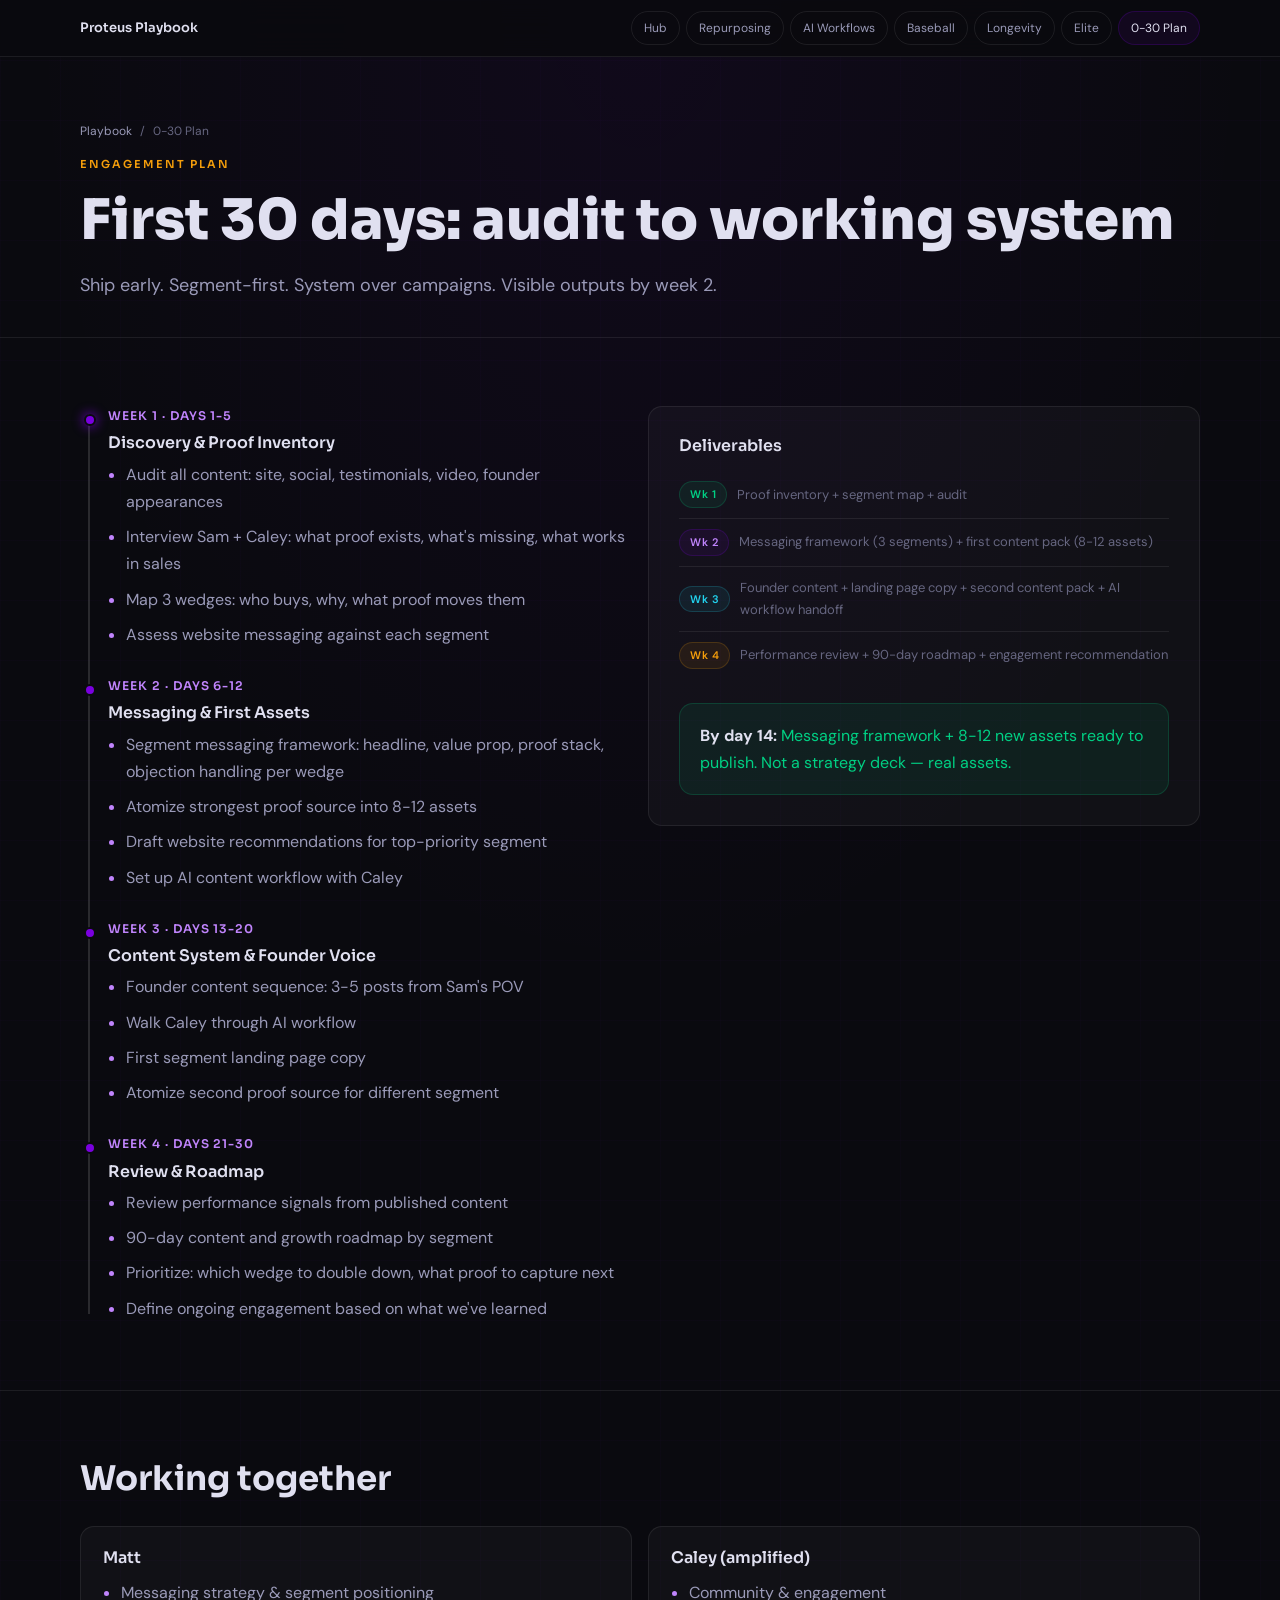
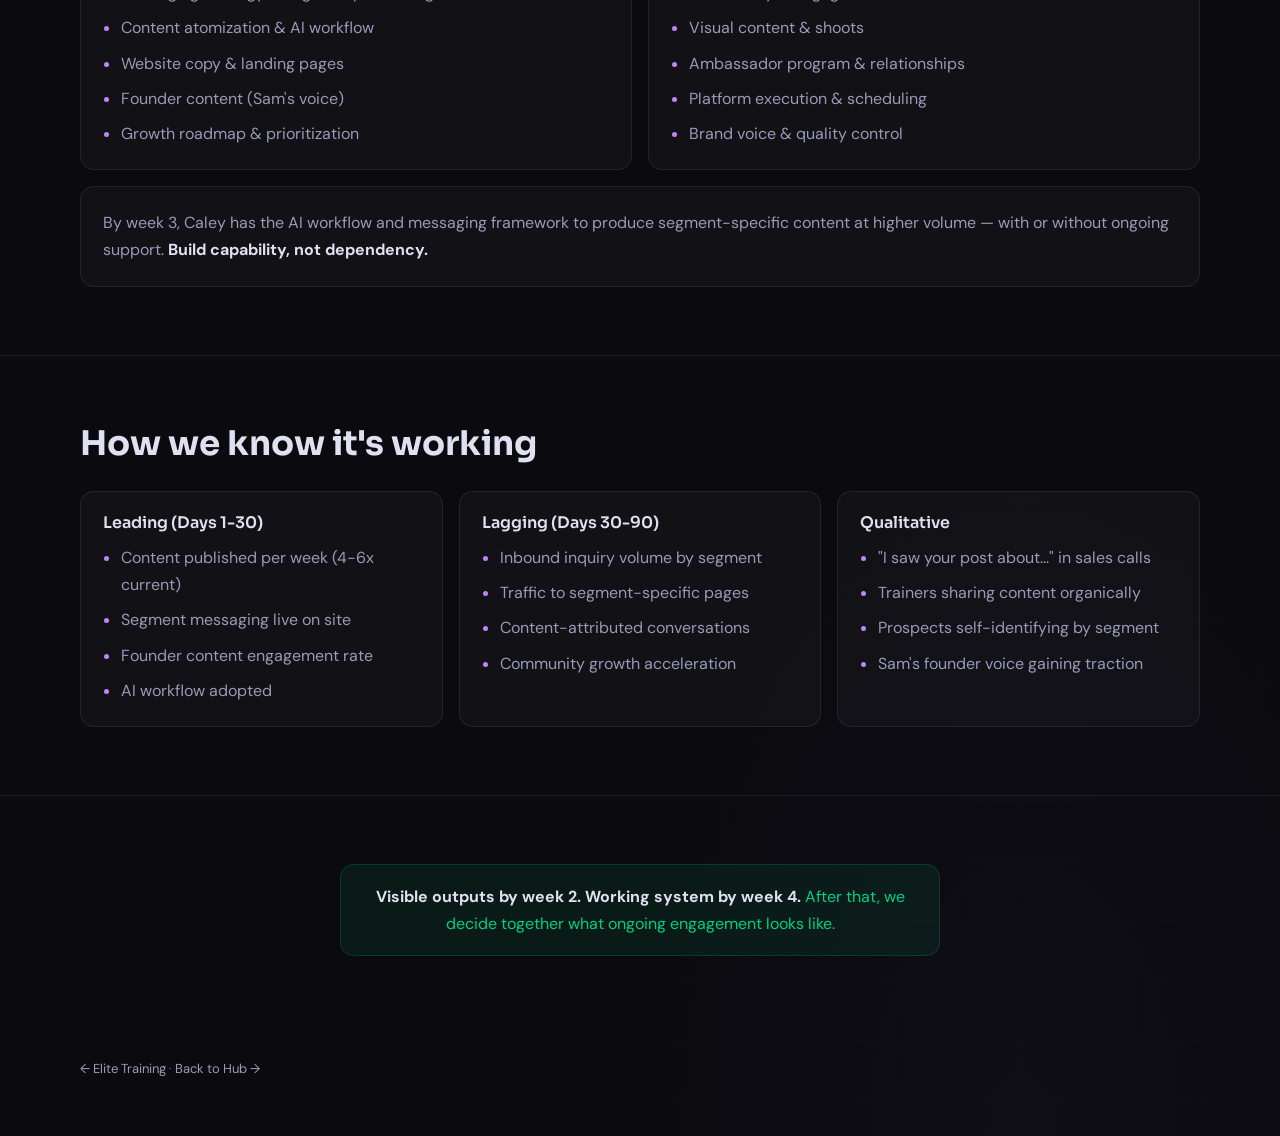
==== zero-to-thirty.html @ 0f2424f2 "Proteus GTM Playbook - segment-specific funnel strategy for Monday meeting" ====
<!DOCTYPE html>
<html lang="en">
<head>
  <meta charset="UTF-8" />
  <meta name="viewport" content="width=device-width, initial-scale=1.0" />
  <title>0-to-30 Day Plan · Proteus Playbook</title>
  <link rel="preconnect" href="https://fonts.googleapis.com" />
  <link rel="preconnect" href="https://fonts.gstatic.com" crossorigin />
  <link href="https://fonts.googleapis.com/css2?family=Sora:wght@300;400;500;600;700;800&family=DM+Sans:wght@300;400;500;600;700&display=swap" rel="stylesheet" />
  <link rel="stylesheet" href="styles.css" />
</head>
<body>
  <nav class="nav">
    <div class="container nav-inner">
      <div class="nav-logo"><a href="index.html" style="color:inherit;"><span class="dot"></span> Proteus Playbook</a></div>
      <div class="nav-links">
        <a href="index.html">Hub</a>
        <a href="repurposed-content.html">Repurposing</a>
        <a href="ai-workflows.html">AI Workflows</a>
        <a href="website-iterations/baseball.html">Baseball</a>
        <a href="website-iterations/longevity.html">Longevity</a>
        <a href="website-iterations/elite.html">Elite</a>
        <a href="zero-to-thirty.html" class="active">0-30 Plan</a>
      </div>
    </div>
  </nav>

  <header class="hero-compact">
    <div class="container">
      <div class="breadcrumb"><a href="index.html">Playbook</a> <span class="sep">/</span> 0-30 Plan</div>
      <div class="eyebrow amber">Engagement Plan</div>
      <h1>First 30 days: audit to working system</h1>
      <p class="sub">Ship early. Segment-first. System over campaigns. Visible outputs by week 2.</p>
    </div>
  </header>

  <!-- TIMELINE -->
  <section class="section">
    <div class="container">
      <div class="grid two">
        <div>
          <div class="timeline">
            <div class="timeline-item active">
              <div class="timeline-week">Week 1 &middot; Days 1-5</div>
              <h3>Discovery &amp; Proof Inventory</h3>
              <ul class="checklist mt-1">
                <li>Audit all content: site, social, testimonials, video, founder appearances</li>
                <li>Interview Sam + Caley: what proof exists, what's missing, what works in sales</li>
                <li>Map 3 wedges: who buys, why, what proof moves them</li>
                <li>Assess website messaging against each segment</li>
              </ul>
            </div>
            <div class="timeline-item">
              <div class="timeline-week">Week 2 &middot; Days 6-12</div>
              <h3>Messaging &amp; First Assets</h3>
              <ul class="checklist mt-1">
                <li>Segment messaging framework: headline, value prop, proof stack, objection handling per wedge</li>
                <li>Atomize strongest proof source into 8-12 assets</li>
                <li>Draft website recommendations for top-priority segment</li>
                <li>Set up AI content workflow with Caley</li>
              </ul>
            </div>
            <div class="timeline-item">
              <div class="timeline-week">Week 3 &middot; Days 13-20</div>
              <h3>Content System &amp; Founder Voice</h3>
              <ul class="checklist mt-1">
                <li>Founder content sequence: 3-5 posts from Sam's POV</li>
                <li>Walk Caley through AI workflow</li>
                <li>First segment landing page copy</li>
                <li>Atomize second proof source for different segment</li>
              </ul>
            </div>
            <div class="timeline-item">
              <div class="timeline-week">Week 4 &middot; Days 21-30</div>
              <h3>Review &amp; Roadmap</h3>
              <ul class="checklist mt-1">
                <li>Review performance signals from published content</li>
                <li>90-day content and growth roadmap by segment</li>
                <li>Prioritize: which wedge to double down, what proof to capture next</li>
                <li>Define ongoing engagement based on what we've learned</li>
              </ul>
            </div>
          </div>
        </div>

        <div>
          <div class="card card-lg" style="position:sticky; top:80px;">
            <h3>Deliverables</h3>
            <div style="margin-top:16px;">
              <div style="display:flex; align-items:center; gap:10px; padding:10px 0; border-bottom:1px solid var(--bd);">
                <div class="tag green" style="min-width:fit-content;">Wk 1</div>
                <p class="small">Proof inventory + segment map + audit</p>
              </div>
              <div style="display:flex; align-items:center; gap:10px; padding:10px 0; border-bottom:1px solid var(--bd);">
                <div class="tag purple" style="min-width:fit-content;">Wk 2</div>
                <p class="small">Messaging framework (3 segments) + first content pack (8-12 assets)</p>
              </div>
              <div style="display:flex; align-items:center; gap:10px; padding:10px 0; border-bottom:1px solid var(--bd);">
                <div class="tag cyan" style="min-width:fit-content;">Wk 3</div>
                <p class="small">Founder content + landing page copy + second content pack + AI workflow handoff</p>
              </div>
              <div style="display:flex; align-items:center; gap:10px; padding:10px 0;">
                <div class="tag amber" style="min-width:fit-content;">Wk 4</div>
                <p class="small">Performance review + 90-day roadmap + engagement recommendation</p>
              </div>
            </div>

            <div class="callout green mt-3">
              <p><strong>By day 14:</strong> Messaging framework + 8-12 new assets ready to publish. Not a strategy deck — real assets.</p>
            </div>
          </div>
        </div>
      </div>
    </div>
  </section>

  <!-- ROLES -->
  <section class="section">
    <div class="container">
      <div class="section-header"><h2>Working together</h2></div>
      <div class="grid two">
        <div class="card">
          <h3>Matt</h3>
          <ul class="checklist">
            <li>Messaging strategy & segment positioning</li>
            <li>Content atomization & AI workflow</li>
            <li>Website copy & landing pages</li>
            <li>Founder content (Sam's voice)</li>
            <li>Growth roadmap & prioritization</li>
          </ul>
        </div>
        <div class="card">
          <h3>Caley (amplified)</h3>
          <ul class="checklist">
            <li>Community & engagement</li>
            <li>Visual content & shoots</li>
            <li>Ambassador program & relationships</li>
            <li>Platform execution & scheduling</li>
            <li>Brand voice & quality control</li>
          </ul>
        </div>
      </div>
      <div class="card mt-2">
        <p>By week 3, Caley has the AI workflow and messaging framework to produce segment-specific content at higher volume — with or without ongoing support. <strong>Build capability, not dependency.</strong></p>
      </div>
    </div>
  </section>

  <!-- METRICS -->
  <section class="section">
    <div class="container">
      <div class="section-header"><h2>How we know it's working</h2></div>
      <div class="grid three">
        <div class="card">
          <h3>Leading (Days 1-30)</h3>
          <ul class="checklist">
            <li>Content published per week (4-6x current)</li>
            <li>Segment messaging live on site</li>
            <li>Founder content engagement rate</li>
            <li>AI workflow adopted</li>
          </ul>
        </div>
        <div class="card">
          <h3>Lagging (Days 30-90)</h3>
          <ul class="checklist">
            <li>Inbound inquiry volume by segment</li>
            <li>Traffic to segment-specific pages</li>
            <li>Content-attributed conversations</li>
            <li>Community growth acceleration</li>
          </ul>
        </div>
        <div class="card">
          <h3>Qualitative</h3>
          <ul class="checklist">
            <li>"I saw your post about..." in sales calls</li>
            <li>Trainers sharing content organically</li>
            <li>Prospects self-identifying by segment</li>
            <li>Sam's founder voice gaining traction</li>
          </ul>
        </div>
      </div>
    </div>
  </section>

  <section class="section">
    <div class="container text-center">
      <div class="callout green" style="max-width:600px; margin:0 auto;">
        <p><strong>Visible outputs by week 2. Working system by week 4.</strong> After that, we decide together what ongoing engagement looks like.</p>
      </div>
    </div>
  </section>

  <footer class="footer">
    <div class="container">
      <a href="website-iterations/elite.html">&larr; Elite Training</a> &middot; <a href="index.html">Back to Hub &rarr;</a>
    </div>
  </footer>
</body>
</html>
---- styles.css ----
:root {
  --bg: #0a0a0f;
  --sf: rgba(255,255,255,.03);
  --sf2: rgba(255,255,255,.06);
  --bd: rgba(255,255,255,.08);
  --bd2: rgba(255,255,255,.13);
  --tx: #e0e0f0;
  --dim: #9a9ab8;
  --mut: #666680;
  --ac: #7a00df;
  --acg: rgba(122,0,223,.08);
  --ac2: rgba(122,0,223,.2);
  --acl: #c084fc;
  --gn: #00d084;
  --gng: rgba(0,208,132,.08);
  --gn2: rgba(0,208,132,.18);
  --am: #f59e0b;
  --amg: rgba(245,158,11,.08);
  --am2: rgba(245,158,11,.18);
  --cy: #22d3ee;
  --cyg: rgba(34,211,238,.08);
  --cy2: rgba(34,211,238,.18);
  --rd: #ef4444;
  --rdg: rgba(239,68,68,.08);
  --rd2: rgba(239,68,68,.18);
  --r: 14px;
  --r2: 10px;
}

*, *::before, *::after { box-sizing: border-box; }
html { scroll-behavior: smooth; }
body {
  margin: 0;
  min-height: 100vh;
  background: var(--bg);
  color: var(--tx);
  font-family: 'DM Sans', system-ui, sans-serif;
  line-height: 1.7;
  background-image:
    radial-gradient(ellipse 80% 60% at 50% 0%, rgba(122,0,223,.06) 0%, transparent 60%),
    radial-gradient(ellipse 60% 50% at 80% 100%, rgba(192,132,252,.03) 0%, transparent 50%),
    linear-gradient(rgba(122,0,223,.018) 1px, transparent 1px),
    linear-gradient(90deg, rgba(122,0,223,.018) 1px, transparent 1px);
  background-size: 100% 100%, 100% 100%, 60px 60px, 60px 60px;
}

a { color: var(--acl); text-decoration: none; }
a:hover { opacity: .88; }
p { color: var(--dim); margin: 0; }
strong { color: var(--tx); }
ul { margin: 0; padding-left: 18px; color: var(--dim); }
li + li { margin-top: 8px; }

h1, h2, h3 {
  margin: 0;
  font-family: 'Sora', sans-serif;
  color: var(--tx);
  line-height: 1.15;
}

h1 { font-size: clamp(34px, 5vw, 56px); font-weight: 800; }
h2 { font-size: clamp(22px, 3vw, 34px); font-weight: 700; }
h3 { font-size: 16px; font-weight: 600; }
h4 { font-size: 14px; font-weight: 600; font-family: 'Sora', sans-serif; color: var(--tx); margin: 0; }

.container { width: min(1120px, calc(100% - 40px)); margin: 0 auto; }

/* Nav */
.nav {
  position: sticky;
  top: 0;
  z-index: 10;
  backdrop-filter: blur(16px);
  background: rgba(10,10,15,.92);
  border-bottom: 1px solid var(--bd);
}
.nav-inner {
  height: 56px;
  display: flex;
  align-items: center;
  justify-content: space-between;
  gap: 16px;
}
.nav-logo {
  display: inline-flex;
  align-items: center;
  gap: 8px;
  font-family: 'Sora', sans-serif;
  font-size: 13px;
  font-weight: 600;
  color: var(--tx);
}
.dot {
  width: 8px;
  height: 8px;
  border-radius: 999px;
  background: var(--ac);
  box-shadow: 0 0 12px var(--ac);
}
.nav-note {
  font-size: 12px;
  color: var(--mut);
}
.nav-links {
  display: flex;
  gap: 6px;
}
.nav-links a {
  font-size: 12px;
  padding: 6px 12px;
  border-radius: 999px;
  border: 1px solid var(--bd);
  color: var(--dim);
  transition: all .2s;
}
.nav-links a:hover, .nav-links a.active {
  color: var(--tx);
  border-color: var(--ac2);
  background: var(--acg);
}

/* Hero */
.hero { padding: 88px 0 48px; }
.hero-compact { padding: 64px 0 36px; }
.eyebrow {
  display: inline-block;
  margin-bottom: 14px;
  font-family: 'Sora', sans-serif;
  font-size: 11px;
  font-weight: 600;
  letter-spacing: .18em;
  text-transform: uppercase;
  color: var(--acl);
}
.eyebrow.green { color: var(--gn); }
.eyebrow.cyan { color: var(--cy); }
.eyebrow.amber { color: var(--am); }
.sub {
  max-width: 760px;
  margin-top: 18px;
  font-size: 18px;
}
.hero-actions {
  display: flex;
  flex-wrap: wrap;
  gap: 12px;
  margin-top: 26px;
}

/* Buttons */
.btn {
  display: inline-flex;
  align-items: center;
  gap: 8px;
  padding: 12px 16px;
  border-radius: 999px;
  border: 1px solid var(--bd);
  background: var(--sf);
  color: var(--tx);
  font-size: 14px;
  font-weight: 600;
  cursor: pointer;
  transition: all .2s;
}
.btn:hover { border-color: var(--bd2); background: var(--sf2); }
.btn.primary {
  background: linear-gradient(180deg, rgba(122,0,223,.28), rgba(122,0,223,.16));
  border-color: var(--ac2);
}
.btn.secondary { color: var(--acl); }
.btn.sm { padding: 8px 14px; font-size: 13px; }

/* Sections */
.section {
  padding: 68px 0;
  border-top: 1px solid var(--bd);
}
.section-header {
  max-width: 760px;
  margin-bottom: 28px;
}

/* Grid */
.grid {
  display: grid;
  gap: 16px;
}
.grid.two { grid-template-columns: repeat(2, minmax(0, 1fr)); }
.grid.three { grid-template-columns: repeat(3, minmax(0, 1fr)); }
.grid.four { grid-template-columns: repeat(4, minmax(0, 1fr)); }
.grid.five { grid-template-columns: repeat(5, minmax(0, 1fr)); }

/* Cards */
.card {
  padding: 22px;
  border-radius: var(--r);
  border: 1px solid var(--bd);
  background: var(--sf);
}
.card p + p,
.card ul,
.card .meta { margin-top: 12px; }
.card-lg { padding: 30px; }
.card-link {
  display: block;
  padding: 28px;
  border-radius: var(--r);
  border: 1px solid var(--bd);
  background: var(--sf);
  text-decoration: none;
  transition: all .25s;
  cursor: pointer;
}
.card-link:hover {
  border-color: var(--ac2);
  background: var(--acg);
  transform: translateY(-2px);
  opacity: 1;
}
.card-link h3 { margin-bottom: 8px; }
.card-link p { font-size: 14px; }
.card-link .arrow {
  display: inline-block;
  margin-top: 14px;
  font-size: 13px;
  font-weight: 600;
  color: var(--acl);
}

/* Callouts */
.callout {
  padding: 18px 20px;
  border-radius: var(--r);
  border: 1px solid var(--ac2);
  background: var(--acg);
  color: var(--acl);
}
.callout p { color: inherit; }
.callout.amber {
  border-color: var(--am2);
  background: var(--amg);
  color: var(--am);
}
.callout.green {
  border-color: var(--gn2);
  background: var(--gng);
  color: var(--gn);
}
.callout.cyan {
  border-color: var(--cy2);
  background: var(--cyg);
  color: var(--cy);
}

/* Quote */
.quote { border-left: 3px solid var(--gn); }

/* Stats */
.stats {
  display: grid;
  grid-template-columns: repeat(4, minmax(0, 1fr));
  gap: 14px;
  margin-top: 38px;
}
.stat {
  padding: 18px;
  border: 1px solid var(--bd);
  border-radius: var(--r);
  background: var(--sf);
}
.stat-value {
  font-family: 'Sora', sans-serif;
  font-size: 28px;
  font-weight: 800;
  color: var(--acl);
  line-height: 1.05;
}
.stat-label {
  margin-top: 6px;
  font-size: 12px;
  color: var(--mut);
}

/* Flow diagrams */
.flow {
  display: flex;
  align-items: center;
  gap: 0;
  margin: 24px 0;
  overflow-x: auto;
  padding-bottom: 8px;
}
.flow-step {
  flex: 0 0 auto;
  padding: 14px 18px;
  border-radius: var(--r2);
  border: 1px solid var(--bd);
  background: var(--sf);
  text-align: center;
  min-width: 120px;
}
.flow-step .label {
  font-size: 11px;
  font-weight: 600;
  text-transform: uppercase;
  letter-spacing: .1em;
  color: var(--acl);
  font-family: 'Sora', sans-serif;
}
.flow-step .desc {
  font-size: 12px;
  color: var(--dim);
  margin-top: 4px;
}
.flow-arrow {
  flex: 0 0 auto;
  padding: 0 8px;
  color: var(--mut);
  font-size: 18px;
}

/* Timeline */
.timeline {
  position: relative;
  padding-left: 28px;
}
.timeline::before {
  content: '';
  position: absolute;
  left: 8px;
  top: 8px;
  bottom: 8px;
  width: 2px;
  background: var(--bd2);
}
.timeline-item {
  position: relative;
  padding-bottom: 28px;
}
.timeline-item:last-child { padding-bottom: 0; }
.timeline-item::before {
  content: '';
  position: absolute;
  left: -24px;
  top: 8px;
  width: 12px;
  height: 12px;
  border-radius: 999px;
  background: var(--ac);
  border: 2px solid var(--bg);
}
.timeline-item.active::before { box-shadow: 0 0 12px var(--ac); }
.timeline-week {
  font-family: 'Sora', sans-serif;
  font-size: 12px;
  font-weight: 600;
  color: var(--acl);
  letter-spacing: .08em;
  text-transform: uppercase;
  margin-bottom: 8px;
}

/* Tags */
.tag {
  display: inline-block;
  padding: 3px 10px;
  border-radius: 999px;
  font-size: 11px;
  font-weight: 600;
  letter-spacing: .05em;
}
.tag.purple { background: var(--acg); color: var(--acl); border: 1px solid var(--ac2); }
.tag.green { background: var(--gng); color: var(--gn); border: 1px solid var(--gn2); }
.tag.amber { background: var(--amg); color: var(--am); border: 1px solid var(--am2); }
.tag.cyan { background: var(--cyg); color: var(--cy); border: 1px solid var(--cy2); }

/* Comparison (website iterations) */
.comparison {
  border: 1px solid var(--bd2);
  border-radius: var(--r);
  overflow: hidden;
}
.comparison-header {
  display: flex;
  border-bottom: 1px solid var(--bd);
}
.comparison-tab {
  flex: 1;
  padding: 12px 16px;
  text-align: center;
  font-size: 12px;
  font-weight: 600;
  font-family: 'Sora', sans-serif;
  letter-spacing: .08em;
  text-transform: uppercase;
  color: var(--mut);
  border-right: 1px solid var(--bd);
  cursor: pointer;
  transition: all .2s;
}
.comparison-tab:last-child { border-right: none; }
.comparison-tab:hover { color: var(--dim); background: var(--sf); }
.comparison-tab.active { color: var(--acl); background: var(--acg); }

/* Mock browser */
.browser-mock {
  border: 1px solid var(--bd2);
  border-radius: var(--r);
  overflow: hidden;
  margin-top: 20px;
}
.browser-chrome {
  display: flex;
  align-items: center;
  gap: 8px;
  padding: 10px 14px;
  background: rgba(255,255,255,.03);
  border-bottom: 1px solid var(--bd);
}
.browser-dots {
  display: flex;
  gap: 5px;
}
.browser-dots span {
  width: 10px;
  height: 10px;
  border-radius: 999px;
  background: rgba(255,255,255,.1);
}
.browser-url {
  flex: 1;
  padding: 5px 12px;
  border-radius: 6px;
  background: rgba(255,255,255,.05);
  font-size: 11px;
  color: var(--mut);
  font-family: 'DM Sans', monospace;
}
.browser-body {
  padding: 0;
  min-height: 400px;
}

/* Mock site content */
.mock-hero {
  padding: 48px 32px;
  text-align: center;
}
.mock-hero h2 {
  font-size: clamp(20px, 3vw, 30px);
  line-height: 1.2;
}
.mock-hero .mock-sub {
  max-width: 500px;
  margin: 14px auto 0;
  font-size: 15px;
  color: var(--dim);
}
.mock-hero .mock-cta {
  display: inline-block;
  margin-top: 20px;
  padding: 12px 28px;
  border-radius: 999px;
  font-size: 14px;
  font-weight: 600;
  color: #fff;
}
.mock-proof {
  padding: 28px 32px;
  border-top: 1px solid var(--bd);
  background: var(--sf);
}
.mock-proof h4 {
  font-size: 12px;
  text-transform: uppercase;
  letter-spacing: .1em;
  color: var(--mut);
  margin-bottom: 14px;
}
.mock-proof-grid {
  display: grid;
  grid-template-columns: repeat(3, 1fr);
  gap: 12px;
}
.mock-proof-card {
  padding: 16px;
  border-radius: var(--r2);
  border: 1px solid var(--bd);
  background: var(--sf);
}
.mock-proof-card .name {
  font-size: 13px;
  font-weight: 600;
  color: var(--tx);
}
.mock-proof-card .role {
  font-size: 11px;
  color: var(--mut);
  margin-top: 2px;
}
.mock-proof-card .quote-text {
  font-size: 12px;
  color: var(--dim);
  margin-top: 8px;
  font-style: italic;
}
.mock-nav {
  display: flex;
  align-items: center;
  justify-content: space-between;
  padding: 14px 24px;
  border-bottom: 1px solid var(--bd);
  background: rgba(10,10,15,.6);
}
.mock-nav-brand {
  font-family: 'Sora', sans-serif;
  font-size: 14px;
  font-weight: 700;
  color: var(--tx);
}
.mock-nav-links {
  display: flex;
  gap: 16px;
  font-size: 12px;
  color: var(--dim);
}

/* Annotation callouts on mockups */
.annotation {
  position: relative;
  margin: 16px 24px;
  padding: 12px 16px;
  border-radius: var(--r2);
  border: 1px dashed var(--am2);
  background: var(--amg);
  font-size: 12px;
  color: var(--am);
}
.annotation::before {
  content: 'STRATEGY NOTE';
  display: block;
  font-size: 10px;
  font-weight: 700;
  letter-spacing: .12em;
  margin-bottom: 4px;
  opacity: .7;
}

/* Misc */
.small { font-size: 13px; color: var(--mut); }
.meta { font-size: 13px; }
.checklist li::marker { color: var(--acl); }
.mt-1 { margin-top: 8px; }
.mt-2 { margin-top: 16px; }
.mt-3 { margin-top: 24px; }
.mb-2 { margin-bottom: 16px; }
.gap-2 { gap: 16px; }
.text-center { text-align: center; }

/* Footer */
.footer {
  padding: 34px 0 56px;
  color: var(--mut);
  font-size: 13px;
}
.footer a { color: var(--dim); }
.breadcrumb {
  display: flex;
  align-items: center;
  gap: 8px;
  margin-bottom: 8px;
  font-size: 12px;
  color: var(--mut);
}
.breadcrumb a { color: var(--dim); }
.breadcrumb .sep { color: var(--mut); }

/* Responsive */
@media (max-width: 900px) {
  .stats,
  .grid.two,
  .grid.three,
  .grid.four,
  .grid.five,
  .mock-proof-grid {
    grid-template-columns: 1fr 1fr;
  }
  .nav-links { display: none; }
}

@media (max-width: 680px) {
  .hero { padding-top: 64px; }
  .hero-compact { padding-top: 48px; }
  .sub { font-size: 16px; }
  .stats,
  .grid.two,
  .grid.three,
  .grid.four,
  .grid.five,
  .mock-proof-grid {
    grid-template-columns: 1fr;
  }
  .nav-inner {
    height: auto;
    padding: 14px 0;
    flex-direction: column;
    align-items: flex-start;
  }
  .flow { flex-wrap: wrap; }
}
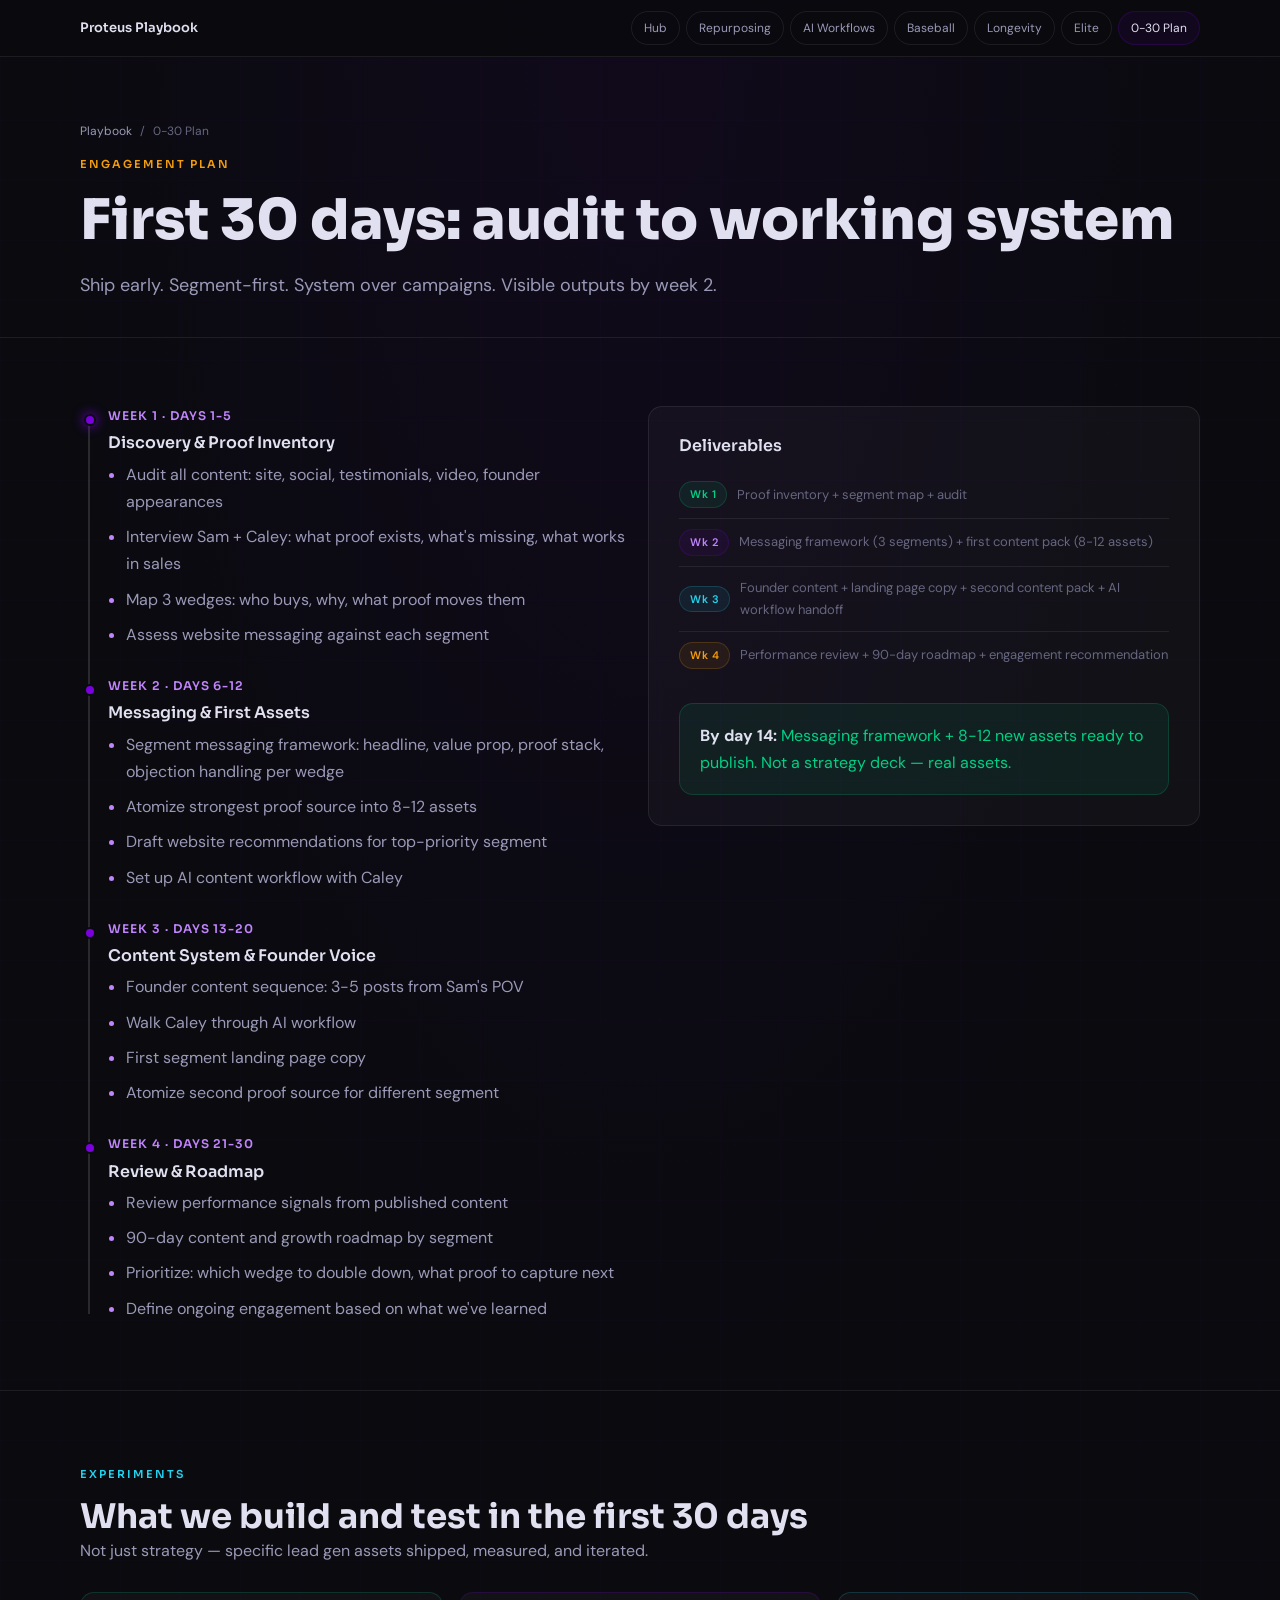
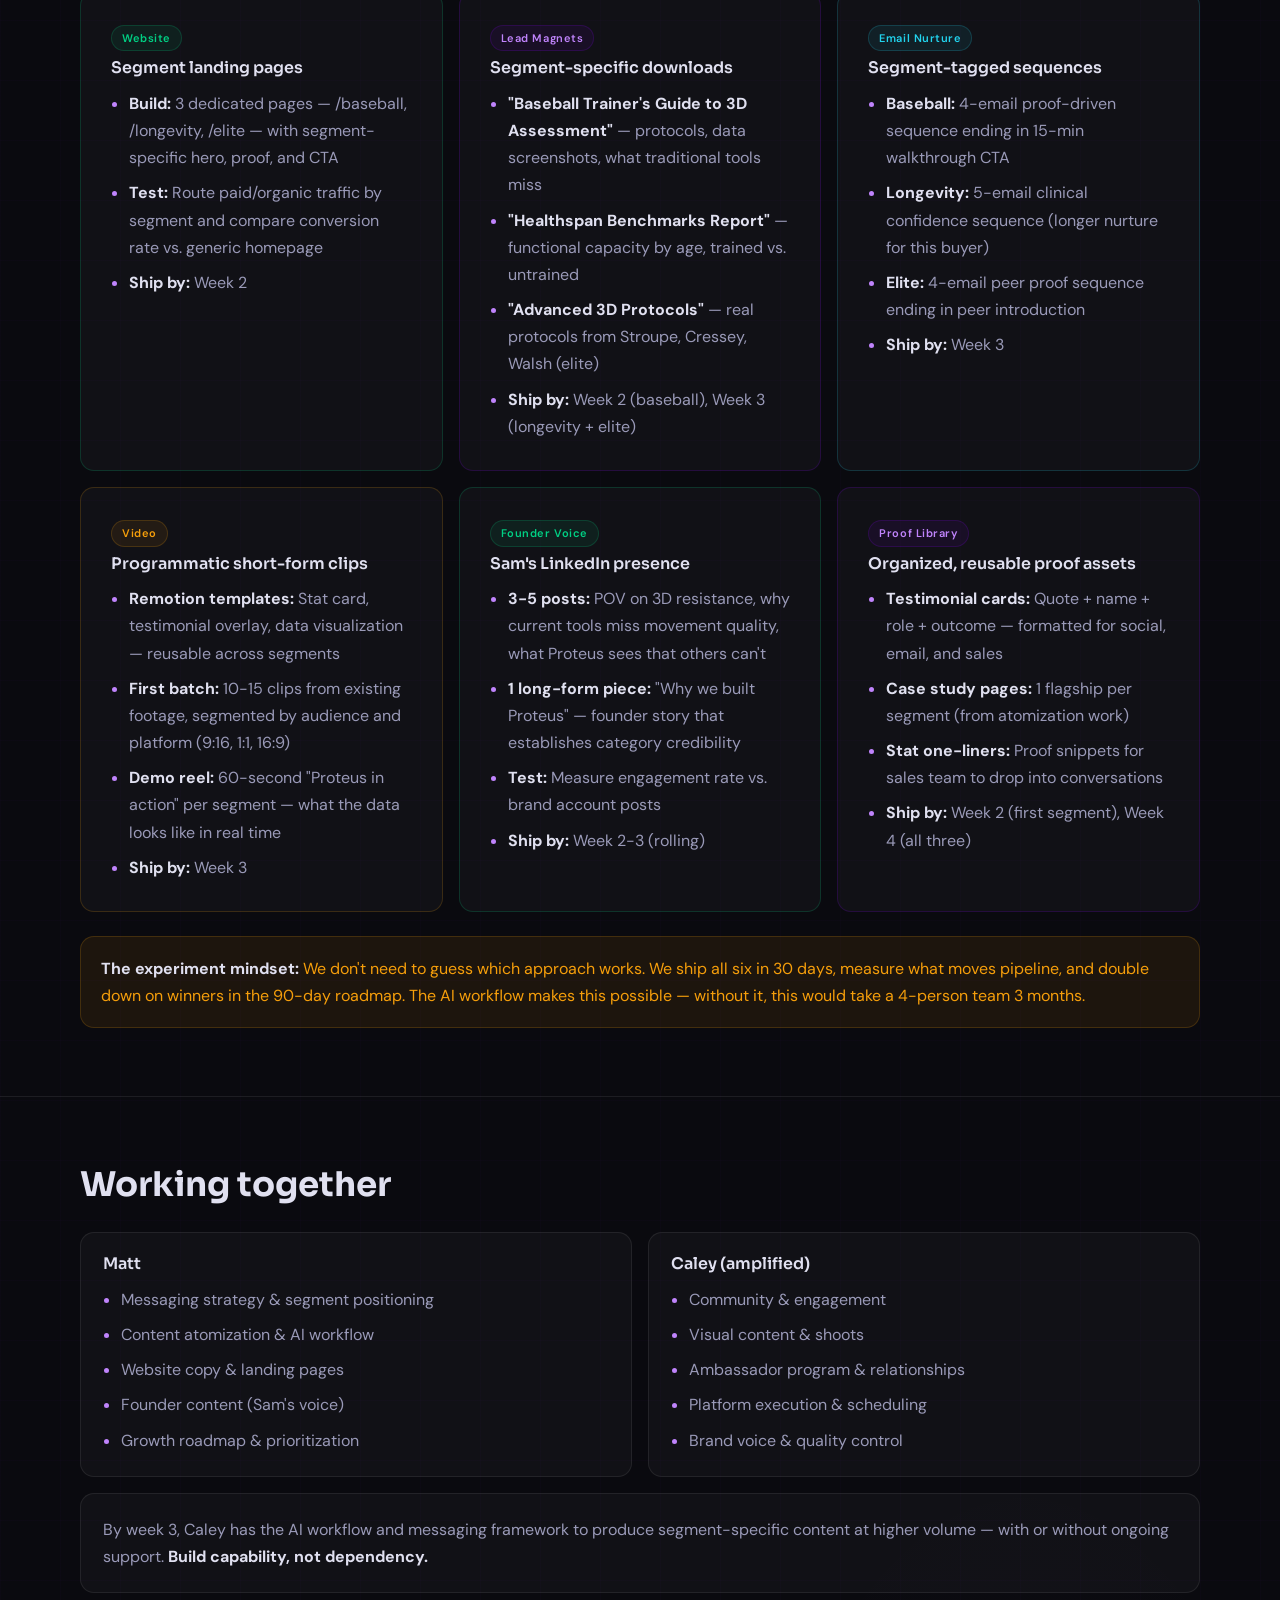
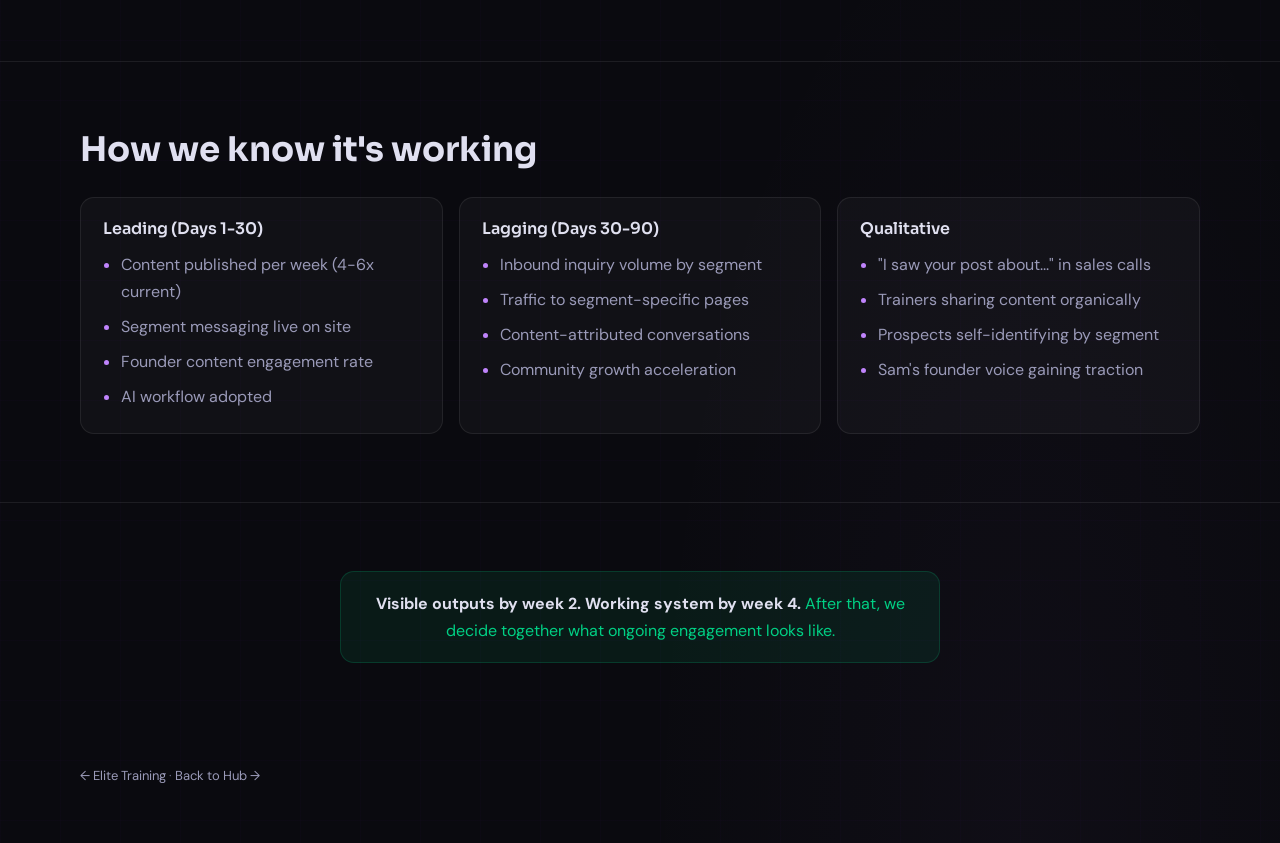
==== commit 9f9e4cf2: "Add experiments section to 0-30 plan: landing pages, lead magnets, video, email, founder content, pr" ====
--- a/zero-to-thirty.html
+++ b/zero-to-thirty.html
@@ -1,199 +1,440 @@
-<!DOCTYPE html>
+<!doctype html>
 <html lang="en">
-<head>
-  <meta charset="UTF-8" />
-  <meta name="viewport" content="width=device-width, initial-scale=1.0" />
-  <title>0-to-30 Day Plan · Proteus Playbook</title>
-  <link rel="preconnect" href="https://fonts.googleapis.com" />
-  <link rel="preconnect" href="https://fonts.gstatic.com" crossorigin />
-  <link href="https://fonts.googleapis.com/css2?family=Sora:wght@300;400;500;600;700;800&family=DM+Sans:wght@300;400;500;600;700&display=swap" rel="stylesheet" />
-  <link rel="stylesheet" href="styles.css" />
-</head>
-<body>
-  <nav class="nav">
-    <div class="container nav-inner">
-      <div class="nav-logo"><a href="index.html" style="color:inherit;"><span class="dot"></span> Proteus Playbook</a></div>
-      <div class="nav-links">
-        <a href="index.html">Hub</a>
-        <a href="repurposed-content.html">Repurposing</a>
-        <a href="ai-workflows.html">AI Workflows</a>
-        <a href="website-iterations/baseball.html">Baseball</a>
-        <a href="website-iterations/longevity.html">Longevity</a>
-        <a href="website-iterations/elite.html">Elite</a>
-        <a href="zero-to-thirty.html" class="active">0-30 Plan</a>
-      </div>
-    </div>
-  </nav>
-
-  <header class="hero-compact">
-    <div class="container">
-      <div class="breadcrumb"><a href="index.html">Playbook</a> <span class="sep">/</span> 0-30 Plan</div>
-      <div class="eyebrow amber">Engagement Plan</div>
-      <h1>First 30 days: audit to working system</h1>
-      <p class="sub">Ship early. Segment-first. System over campaigns. Visible outputs by week 2.</p>
-    </div>
-  </header>
-
-  <!-- TIMELINE -->
-  <section class="section">
-    <div class="container">
-      <div class="grid two">
-        <div>
-          <div class="timeline">
-            <div class="timeline-item active">
-              <div class="timeline-week">Week 1 &middot; Days 1-5</div>
-              <h3>Discovery &amp; Proof Inventory</h3>
-              <ul class="checklist mt-1">
-                <li>Audit all content: site, social, testimonials, video, founder appearances</li>
-                <li>Interview Sam + Caley: what proof exists, what's missing, what works in sales</li>
-                <li>Map 3 wedges: who buys, why, what proof moves them</li>
-                <li>Assess website messaging against each segment</li>
-              </ul>
+  <head>
+    <meta charset="UTF-8" />
+    <meta name="viewport" content="width=device-width, initial-scale=1.0" />
+    <title>0-to-30 Day Plan · Proteus Playbook</title>
+    <link rel="preconnect" href="https://fonts.googleapis.com" />
+    <link rel="preconnect" href="https://fonts.gstatic.com" crossorigin />
+    <link
+      href="https://fonts.googleapis.com/css2?family=Sora:wght@300;400;500;600;700;800&family=DM+Sans:wght@300;400;500;600;700&display=swap"
+      rel="stylesheet"
+    />
+    <link rel="stylesheet" href="styles.css" />
+  </head>
+  <body>
+    <nav class="nav">
+      <div class="container nav-inner">
+        <div class="nav-logo">
+          <a href="index.html" style="color: inherit"
+            ><span class="dot"></span> Proteus Playbook</a
+          >
+        </div>
+        <div class="nav-links">
+          <a href="index.html">Hub</a>
+          <a href="repurposed-content.html">Repurposing</a>
+          <a href="ai-workflows.html">AI Workflows</a>
+          <a href="website-iterations/baseball.html">Baseball</a>
+          <a href="website-iterations/longevity.html">Longevity</a>
+          <a href="website-iterations/elite.html">Elite</a>
+          <a href="zero-to-thirty.html" class="active">0-30 Plan</a>
+        </div>
+      </div>
+    </nav>
+
+    <header class="hero-compact">
+      <div class="container">
+        <div class="breadcrumb">
+          <a href="index.html">Playbook</a> <span class="sep">/</span> 0-30 Plan
+        </div>
+        <div class="eyebrow amber">Engagement Plan</div>
+        <h1>First 30 days: audit to working system</h1>
+        <p class="sub">
+          Ship early. Segment-first. System over campaigns. Visible outputs by
+          week 2.
+        </p>
+      </div>
+    </header>
+
+    <!-- TIMELINE -->
+    <section class="section">
+      <div class="container">
+        <div class="grid two">
+          <div>
+            <div class="timeline">
+              <div class="timeline-item active">
+                <div class="timeline-week">Week 1 &middot; Days 1-5</div>
+                <h3>Discovery &amp; Proof Inventory</h3>
+                <ul class="checklist mt-1">
+                  <li>
+                    Audit all content: site, social, testimonials, video,
+                    founder appearances
+                  </li>
+                  <li>
+                    Interview Sam + Caley: what proof exists, what's missing,
+                    what works in sales
+                  </li>
+                  <li>Map 3 wedges: who buys, why, what proof moves them</li>
+                  <li>Assess website messaging against each segment</li>
+                </ul>
+              </div>
+              <div class="timeline-item">
+                <div class="timeline-week">Week 2 &middot; Days 6-12</div>
+                <h3>Messaging &amp; First Assets</h3>
+                <ul class="checklist mt-1">
+                  <li>
+                    Segment messaging framework: headline, value prop, proof
+                    stack, objection handling per wedge
+                  </li>
+                  <li>Atomize strongest proof source into 8-12 assets</li>
+                  <li>
+                    Draft website recommendations for top-priority segment
+                  </li>
+                  <li>Set up AI content workflow with Caley</li>
+                </ul>
+              </div>
+              <div class="timeline-item">
+                <div class="timeline-week">Week 3 &middot; Days 13-20</div>
+                <h3>Content System &amp; Founder Voice</h3>
+                <ul class="checklist mt-1">
+                  <li>Founder content sequence: 3-5 posts from Sam's POV</li>
+                  <li>Walk Caley through AI workflow</li>
+                  <li>First segment landing page copy</li>
+                  <li>Atomize second proof source for different segment</li>
+                </ul>
+              </div>
+              <div class="timeline-item">
+                <div class="timeline-week">Week 4 &middot; Days 21-30</div>
+                <h3>Review &amp; Roadmap</h3>
+                <ul class="checklist mt-1">
+                  <li>Review performance signals from published content</li>
+                  <li>90-day content and growth roadmap by segment</li>
+                  <li>
+                    Prioritize: which wedge to double down, what proof to
+                    capture next
+                  </li>
+                  <li>Define ongoing engagement based on what we've learned</li>
+                </ul>
+              </div>
             </div>
-            <div class="timeline-item">
-              <div class="timeline-week">Week 2 &middot; Days 6-12</div>
-              <h3>Messaging &amp; First Assets</h3>
-              <ul class="checklist mt-1">
-                <li>Segment messaging framework: headline, value prop, proof stack, objection handling per wedge</li>
-                <li>Atomize strongest proof source into 8-12 assets</li>
-                <li>Draft website recommendations for top-priority segment</li>
-                <li>Set up AI content workflow with Caley</li>
-              </ul>
+          </div>
+
+          <div>
+            <div class="card card-lg" style="position: sticky; top: 80px">
+              <h3>Deliverables</h3>
+              <div style="margin-top: 16px">
+                <div
+                  style="
+                    display: flex;
+                    align-items: center;
+                    gap: 10px;
+                    padding: 10px 0;
+                    border-bottom: 1px solid var(--bd);
+                  "
+                >
+                  <div class="tag green" style="min-width: fit-content">
+                    Wk 1
+                  </div>
+                  <p class="small">Proof inventory + segment map + audit</p>
+                </div>
+                <div
+                  style="
+                    display: flex;
+                    align-items: center;
+                    gap: 10px;
+                    padding: 10px 0;
+                    border-bottom: 1px solid var(--bd);
+                  "
+                >
+                  <div class="tag purple" style="min-width: fit-content">
+                    Wk 2
+                  </div>
+                  <p class="small">
+                    Messaging framework (3 segments) + first content pack (8-12
+                    assets)
+                  </p>
+                </div>
+                <div
+                  style="
+                    display: flex;
+                    align-items: center;
+                    gap: 10px;
+                    padding: 10px 0;
+                    border-bottom: 1px solid var(--bd);
+                  "
+                >
+                  <div class="tag cyan" style="min-width: fit-content">
+                    Wk 3
+                  </div>
+                  <p class="small">
+                    Founder content + landing page copy + second content pack +
+                    AI workflow handoff
+                  </p>
+                </div>
+                <div
+                  style="
+                    display: flex;
+                    align-items: center;
+                    gap: 10px;
+                    padding: 10px 0;
+                  "
+                >
+                  <div class="tag amber" style="min-width: fit-content">
+                    Wk 4
+                  </div>
+                  <p class="small">
+                    Performance review + 90-day roadmap + engagement
+                    recommendation
+                  </p>
+                </div>
+              </div>
+
+              <div class="callout green mt-3">
+                <p>
+                  <strong>By day 14:</strong> Messaging framework + 8-12 new
+                  assets ready to publish. Not a strategy deck — real assets.
+                </p>
+              </div>
             </div>
-            <div class="timeline-item">
-              <div class="timeline-week">Week 3 &middot; Days 13-20</div>
-              <h3>Content System &amp; Founder Voice</h3>
-              <ul class="checklist mt-1">
-                <li>Founder content sequence: 3-5 posts from Sam's POV</li>
-                <li>Walk Caley through AI workflow</li>
-                <li>First segment landing page copy</li>
-                <li>Atomize second proof source for different segment</li>
-              </ul>
-            </div>
-            <div class="timeline-item">
-              <div class="timeline-week">Week 4 &middot; Days 21-30</div>
-              <h3>Review &amp; Roadmap</h3>
-              <ul class="checklist mt-1">
-                <li>Review performance signals from published content</li>
-                <li>90-day content and growth roadmap by segment</li>
-                <li>Prioritize: which wedge to double down, what proof to capture next</li>
-                <li>Define ongoing engagement based on what we've learned</li>
-              </ul>
-            </div>
-          </div>
-        </div>
-
-        <div>
-          <div class="card card-lg" style="position:sticky; top:80px;">
-            <h3>Deliverables</h3>
-            <div style="margin-top:16px;">
-              <div style="display:flex; align-items:center; gap:10px; padding:10px 0; border-bottom:1px solid var(--bd);">
-                <div class="tag green" style="min-width:fit-content;">Wk 1</div>
-                <p class="small">Proof inventory + segment map + audit</p>
-              </div>
-              <div style="display:flex; align-items:center; gap:10px; padding:10px 0; border-bottom:1px solid var(--bd);">
-                <div class="tag purple" style="min-width:fit-content;">Wk 2</div>
-                <p class="small">Messaging framework (3 segments) + first content pack (8-12 assets)</p>
-              </div>
-              <div style="display:flex; align-items:center; gap:10px; padding:10px 0; border-bottom:1px solid var(--bd);">
-                <div class="tag cyan" style="min-width:fit-content;">Wk 3</div>
-                <p class="small">Founder content + landing page copy + second content pack + AI workflow handoff</p>
-              </div>
-              <div style="display:flex; align-items:center; gap:10px; padding:10px 0;">
-                <div class="tag amber" style="min-width:fit-content;">Wk 4</div>
-                <p class="small">Performance review + 90-day roadmap + engagement recommendation</p>
-              </div>
-            </div>
-
-            <div class="callout green mt-3">
-              <p><strong>By day 14:</strong> Messaging framework + 8-12 new assets ready to publish. Not a strategy deck — real assets.</p>
-            </div>
-          </div>
-        </div>
-      </div>
-    </div>
-  </section>
-
-  <!-- ROLES -->
-  <section class="section">
-    <div class="container">
-      <div class="section-header"><h2>Working together</h2></div>
-      <div class="grid two">
-        <div class="card">
-          <h3>Matt</h3>
-          <ul class="checklist">
-            <li>Messaging strategy & segment positioning</li>
-            <li>Content atomization & AI workflow</li>
-            <li>Website copy & landing pages</li>
-            <li>Founder content (Sam's voice)</li>
-            <li>Growth roadmap & prioritization</li>
-          </ul>
-        </div>
-        <div class="card">
-          <h3>Caley (amplified)</h3>
-          <ul class="checklist">
-            <li>Community & engagement</li>
-            <li>Visual content & shoots</li>
-            <li>Ambassador program & relationships</li>
-            <li>Platform execution & scheduling</li>
-            <li>Brand voice & quality control</li>
-          </ul>
-        </div>
-      </div>
-      <div class="card mt-2">
-        <p>By week 3, Caley has the AI workflow and messaging framework to produce segment-specific content at higher volume — with or without ongoing support. <strong>Build capability, not dependency.</strong></p>
-      </div>
-    </div>
-  </section>
-
-  <!-- METRICS -->
-  <section class="section">
-    <div class="container">
-      <div class="section-header"><h2>How we know it's working</h2></div>
-      <div class="grid three">
-        <div class="card">
-          <h3>Leading (Days 1-30)</h3>
-          <ul class="checklist">
-            <li>Content published per week (4-6x current)</li>
-            <li>Segment messaging live on site</li>
-            <li>Founder content engagement rate</li>
-            <li>AI workflow adopted</li>
-          </ul>
-        </div>
-        <div class="card">
-          <h3>Lagging (Days 30-90)</h3>
-          <ul class="checklist">
-            <li>Inbound inquiry volume by segment</li>
-            <li>Traffic to segment-specific pages</li>
-            <li>Content-attributed conversations</li>
-            <li>Community growth acceleration</li>
-          </ul>
-        </div>
-        <div class="card">
-          <h3>Qualitative</h3>
-          <ul class="checklist">
-            <li>"I saw your post about..." in sales calls</li>
-            <li>Trainers sharing content organically</li>
-            <li>Prospects self-identifying by segment</li>
-            <li>Sam's founder voice gaining traction</li>
-          </ul>
-        </div>
-      </div>
-    </div>
-  </section>
-
-  <section class="section">
-    <div class="container text-center">
-      <div class="callout green" style="max-width:600px; margin:0 auto;">
-        <p><strong>Visible outputs by week 2. Working system by week 4.</strong> After that, we decide together what ongoing engagement looks like.</p>
-      </div>
-    </div>
-  </section>
-
-  <footer class="footer">
-    <div class="container">
-      <a href="website-iterations/elite.html">&larr; Elite Training</a> &middot; <a href="index.html">Back to Hub &rarr;</a>
-    </div>
-  </footer>
-</body>
+          </div>
+        </div>
+      </div>
+    </section>
+
+    <!-- EXPERIMENTS -->
+    <section class="section">
+      <div class="container">
+        <div class="section-header">
+          <div class="eyebrow cyan">Experiments</div>
+          <h2>What we build and test in the first 30 days</h2>
+          <p>
+            Not just strategy — specific lead gen assets shipped, measured, and
+            iterated.
+          </p>
+        </div>
+
+        <div class="grid three">
+          <!-- WEBSITE -->
+          <div class="card card-lg" style="border-color: var(--gn2)">
+            <div class="tag green">Website</div>
+            <h3 class="mt-1">Segment landing pages</h3>
+            <ul class="checklist mt-1">
+              <li>
+                <strong>Build:</strong> 3 dedicated pages — /baseball,
+                /longevity, /elite — with segment-specific hero, proof, and CTA
+              </li>
+              <li>
+                <strong>Test:</strong> Route paid/organic traffic by segment and
+                compare conversion rate vs. generic homepage
+              </li>
+              <li><strong>Ship by:</strong> Week 2</li>
+            </ul>
+          </div>
+
+          <!-- LEAD MAGNETS -->
+          <div class="card card-lg" style="border-color: var(--ac2)">
+            <div class="tag purple">Lead Magnets</div>
+            <h3 class="mt-1">Segment-specific downloads</h3>
+            <ul class="checklist mt-1">
+              <li>
+                <strong>"Baseball Trainer's Guide to 3D Assessment"</strong> —
+                protocols, data screenshots, what traditional tools miss
+              </li>
+              <li>
+                <strong>"Healthspan Benchmarks Report"</strong> — functional
+                capacity by age, trained vs. untrained
+              </li>
+              <li>
+                <strong>"Advanced 3D Protocols"</strong> — real protocols from
+                Stroupe, Cressey, Walsh (elite)
+              </li>
+              <li>
+                <strong>Ship by:</strong> Week 2 (baseball), Week 3 (longevity +
+                elite)
+              </li>
+            </ul>
+          </div>
+
+          <!-- EMAIL SEQUENCES -->
+          <div class="card card-lg" style="border-color: var(--cy2)">
+            <div class="tag cyan">Email Nurture</div>
+            <h3 class="mt-1">Segment-tagged sequences</h3>
+            <ul class="checklist mt-1">
+              <li>
+                <strong>Baseball:</strong> 4-email proof-driven sequence ending
+                in 15-min walkthrough CTA
+              </li>
+              <li>
+                <strong>Longevity:</strong> 5-email clinical confidence sequence
+                (longer nurture for this buyer)
+              </li>
+              <li>
+                <strong>Elite:</strong> 4-email peer proof sequence ending in
+                peer introduction
+              </li>
+              <li><strong>Ship by:</strong> Week 3</li>
+            </ul>
+          </div>
+
+          <!-- VIDEO -->
+          <div class="card card-lg" style="border-color: var(--am2)">
+            <div class="tag amber">Video</div>
+            <h3 class="mt-1">Programmatic short-form clips</h3>
+            <ul class="checklist mt-1">
+              <li>
+                <strong>Remotion templates:</strong> Stat card, testimonial
+                overlay, data visualization — reusable across segments
+              </li>
+              <li>
+                <strong>First batch:</strong> 10-15 clips from existing footage,
+                segmented by audience and platform (9:16, 1:1, 16:9)
+              </li>
+              <li>
+                <strong>Demo reel:</strong> 60-second "Proteus in action" per
+                segment — what the data looks like in real time
+              </li>
+              <li><strong>Ship by:</strong> Week 3</li>
+            </ul>
+          </div>
+
+          <!-- FOUNDER CONTENT -->
+          <div class="card card-lg" style="border-color: var(--gn2)">
+            <div class="tag green">Founder Voice</div>
+            <h3 class="mt-1">Sam's LinkedIn presence</h3>
+            <ul class="checklist mt-1">
+              <li>
+                <strong>3-5 posts:</strong> POV on 3D resistance, why current
+                tools miss movement quality, what Proteus sees that others can't
+              </li>
+              <li>
+                <strong>1 long-form piece:</strong> "Why we built Proteus" —
+                founder story that establishes category credibility
+              </li>
+              <li>
+                <strong>Test:</strong> Measure engagement rate vs. brand account
+                posts
+              </li>
+              <li><strong>Ship by:</strong> Week 2-3 (rolling)</li>
+            </ul>
+          </div>
+
+          <!-- PROOF LIBRARY -->
+          <div class="card card-lg" style="border-color: var(--ac2)">
+            <div class="tag purple">Proof Library</div>
+            <h3 class="mt-1">Organized, reusable proof assets</h3>
+            <ul class="checklist mt-1">
+              <li>
+                <strong>Testimonial cards:</strong> Quote + name + role +
+                outcome — formatted for social, email, and sales
+              </li>
+              <li>
+                <strong>Case study pages:</strong> 1 flagship per segment (from
+                atomization work)
+              </li>
+              <li>
+                <strong>Stat one-liners:</strong> Proof snippets for sales team
+                to drop into conversations
+              </li>
+              <li>
+                <strong>Ship by:</strong> Week 2 (first segment), Week 4 (all
+                three)
+              </li>
+            </ul>
+          </div>
+        </div>
+
+        <div class="callout amber mt-3">
+          <p>
+            <strong>The experiment mindset:</strong> We don't need to guess
+            which approach works. We ship all six in 30 days, measure what moves
+            pipeline, and double down on winners in the 90-day roadmap. The AI
+            workflow makes this possible — without it, this would take a
+            4-person team 3 months.
+          </p>
+        </div>
+      </div>
+    </section>
+
+    <!-- ROLES -->
+    <section class="section">
+      <div class="container">
+        <div class="section-header"><h2>Working together</h2></div>
+        <div class="grid two">
+          <div class="card">
+            <h3>Matt</h3>
+            <ul class="checklist">
+              <li>Messaging strategy & segment positioning</li>
+              <li>Content atomization & AI workflow</li>
+              <li>Website copy & landing pages</li>
+              <li>Founder content (Sam's voice)</li>
+              <li>Growth roadmap & prioritization</li>
+            </ul>
+          </div>
+          <div class="card">
+            <h3>Caley (amplified)</h3>
+            <ul class="checklist">
+              <li>Community & engagement</li>
+              <li>Visual content & shoots</li>
+              <li>Ambassador program & relationships</li>
+              <li>Platform execution & scheduling</li>
+              <li>Brand voice & quality control</li>
+            </ul>
+          </div>
+        </div>
+        <div class="card mt-2">
+          <p>
+            By week 3, Caley has the AI workflow and messaging framework to
+            produce segment-specific content at higher volume — with or without
+            ongoing support. <strong>Build capability, not dependency.</strong>
+          </p>
+        </div>
+      </div>
+    </section>
+
+    <!-- METRICS -->
+    <section class="section">
+      <div class="container">
+        <div class="section-header"><h2>How we know it's working</h2></div>
+        <div class="grid three">
+          <div class="card">
+            <h3>Leading (Days 1-30)</h3>
+            <ul class="checklist">
+              <li>Content published per week (4-6x current)</li>
+              <li>Segment messaging live on site</li>
+              <li>Founder content engagement rate</li>
+              <li>AI workflow adopted</li>
+            </ul>
+          </div>
+          <div class="card">
+            <h3>Lagging (Days 30-90)</h3>
+            <ul class="checklist">
+              <li>Inbound inquiry volume by segment</li>
+              <li>Traffic to segment-specific pages</li>
+              <li>Content-attributed conversations</li>
+              <li>Community growth acceleration</li>
+            </ul>
+          </div>
+          <div class="card">
+            <h3>Qualitative</h3>
+            <ul class="checklist">
+              <li>"I saw your post about..." in sales calls</li>
+              <li>Trainers sharing content organically</li>
+              <li>Prospects self-identifying by segment</li>
+              <li>Sam's founder voice gaining traction</li>
+            </ul>
+          </div>
+        </div>
+      </div>
+    </section>
+
+    <section class="section">
+      <div class="container text-center">
+        <div class="callout green" style="max-width: 600px; margin: 0 auto">
+          <p>
+            <strong
+              >Visible outputs by week 2. Working system by week 4.</strong
+            >
+            After that, we decide together what ongoing engagement looks like.
+          </p>
+        </div>
+      </div>
+    </section>
+
+    <footer class="footer">
+      <div class="container">
+        <a href="website-iterations/elite.html">&larr; Elite Training</a>
+        &middot; <a href="index.html">Back to Hub &rarr;</a>
+      </div>
+    </footer>
+  </body>
 </html>
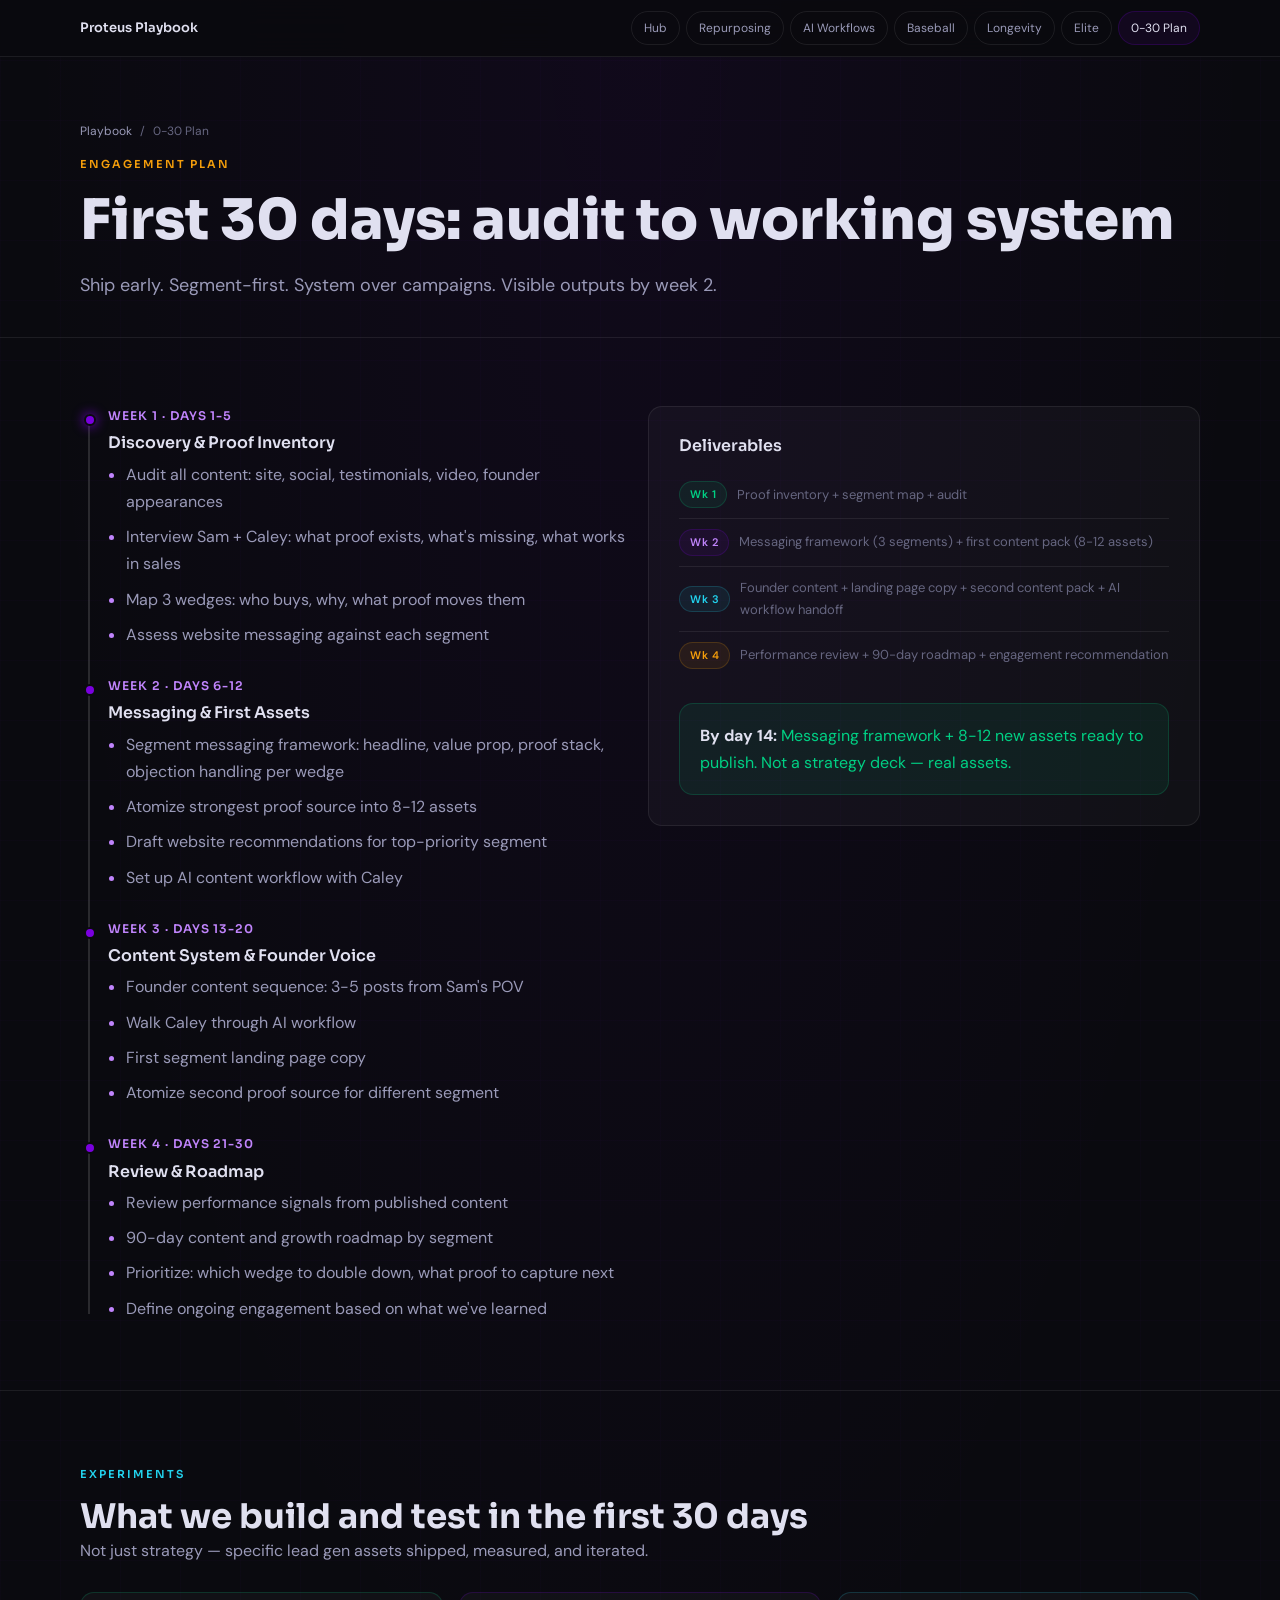
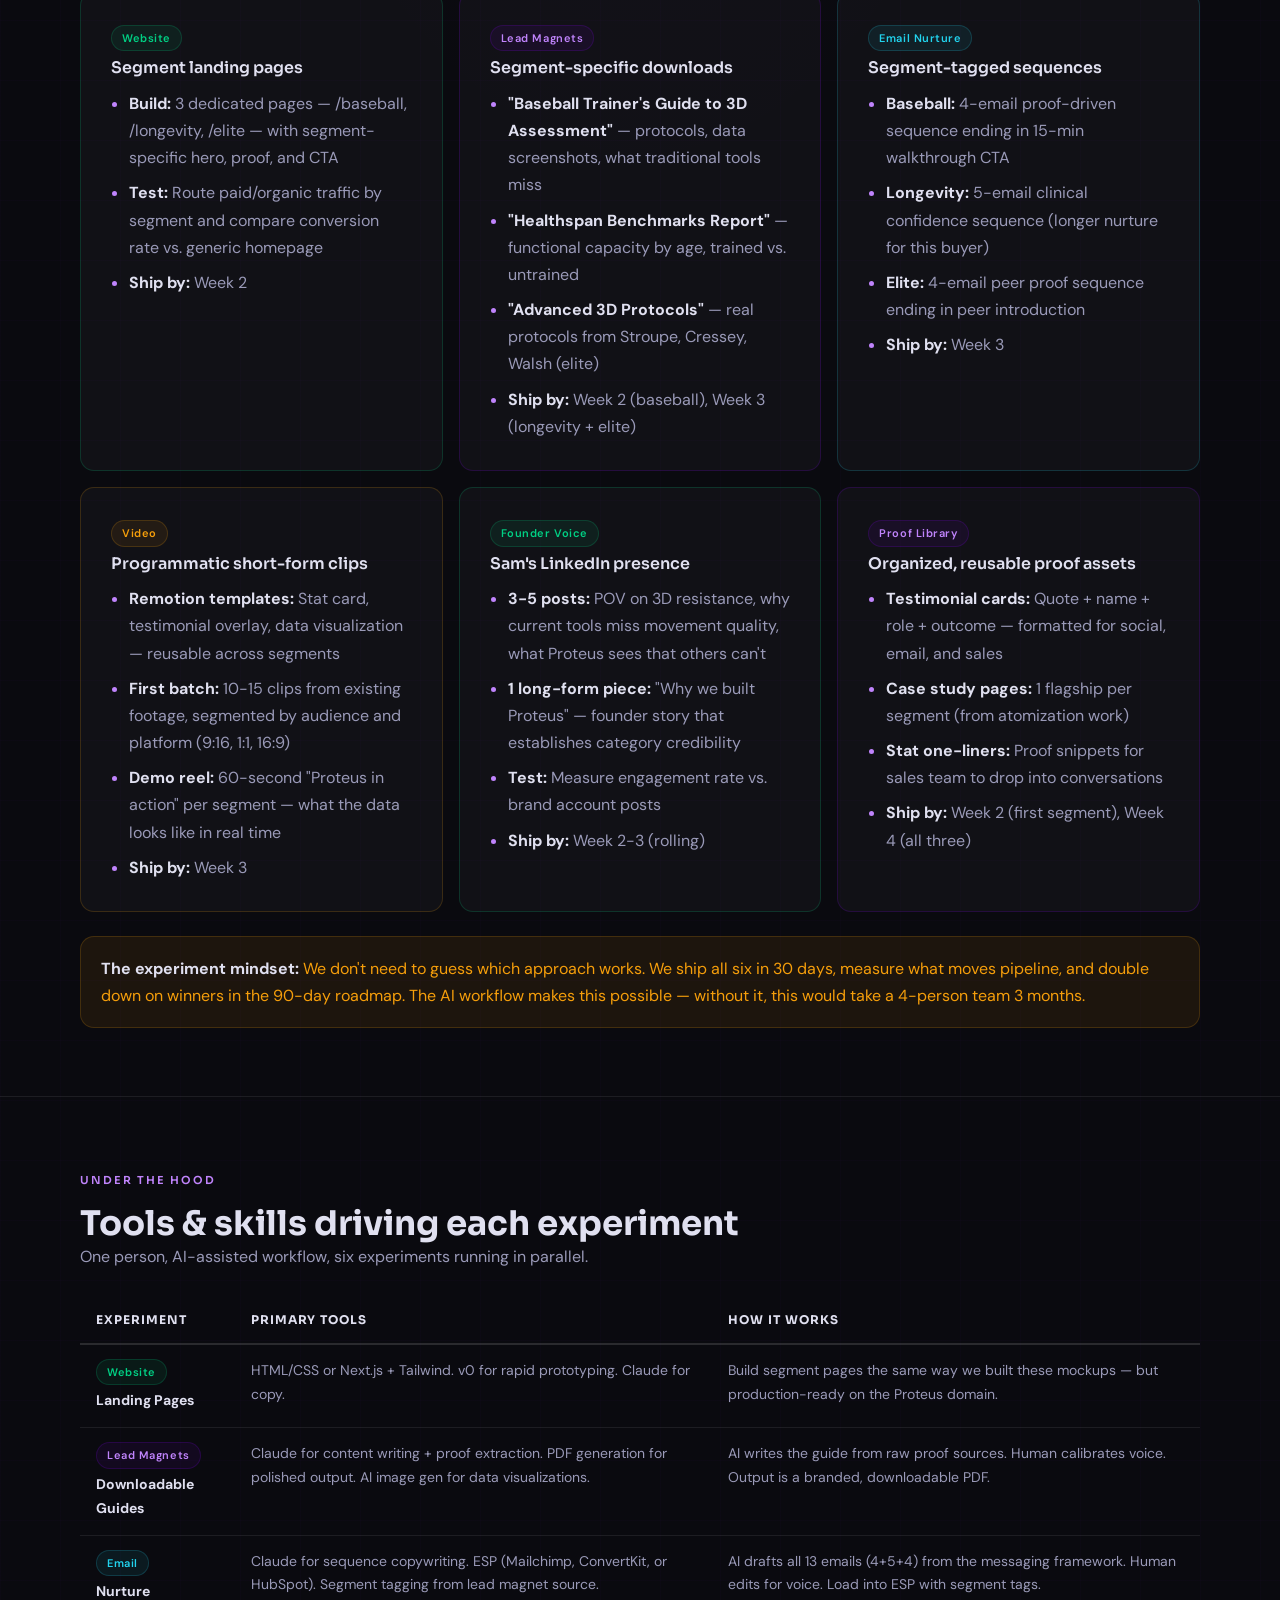
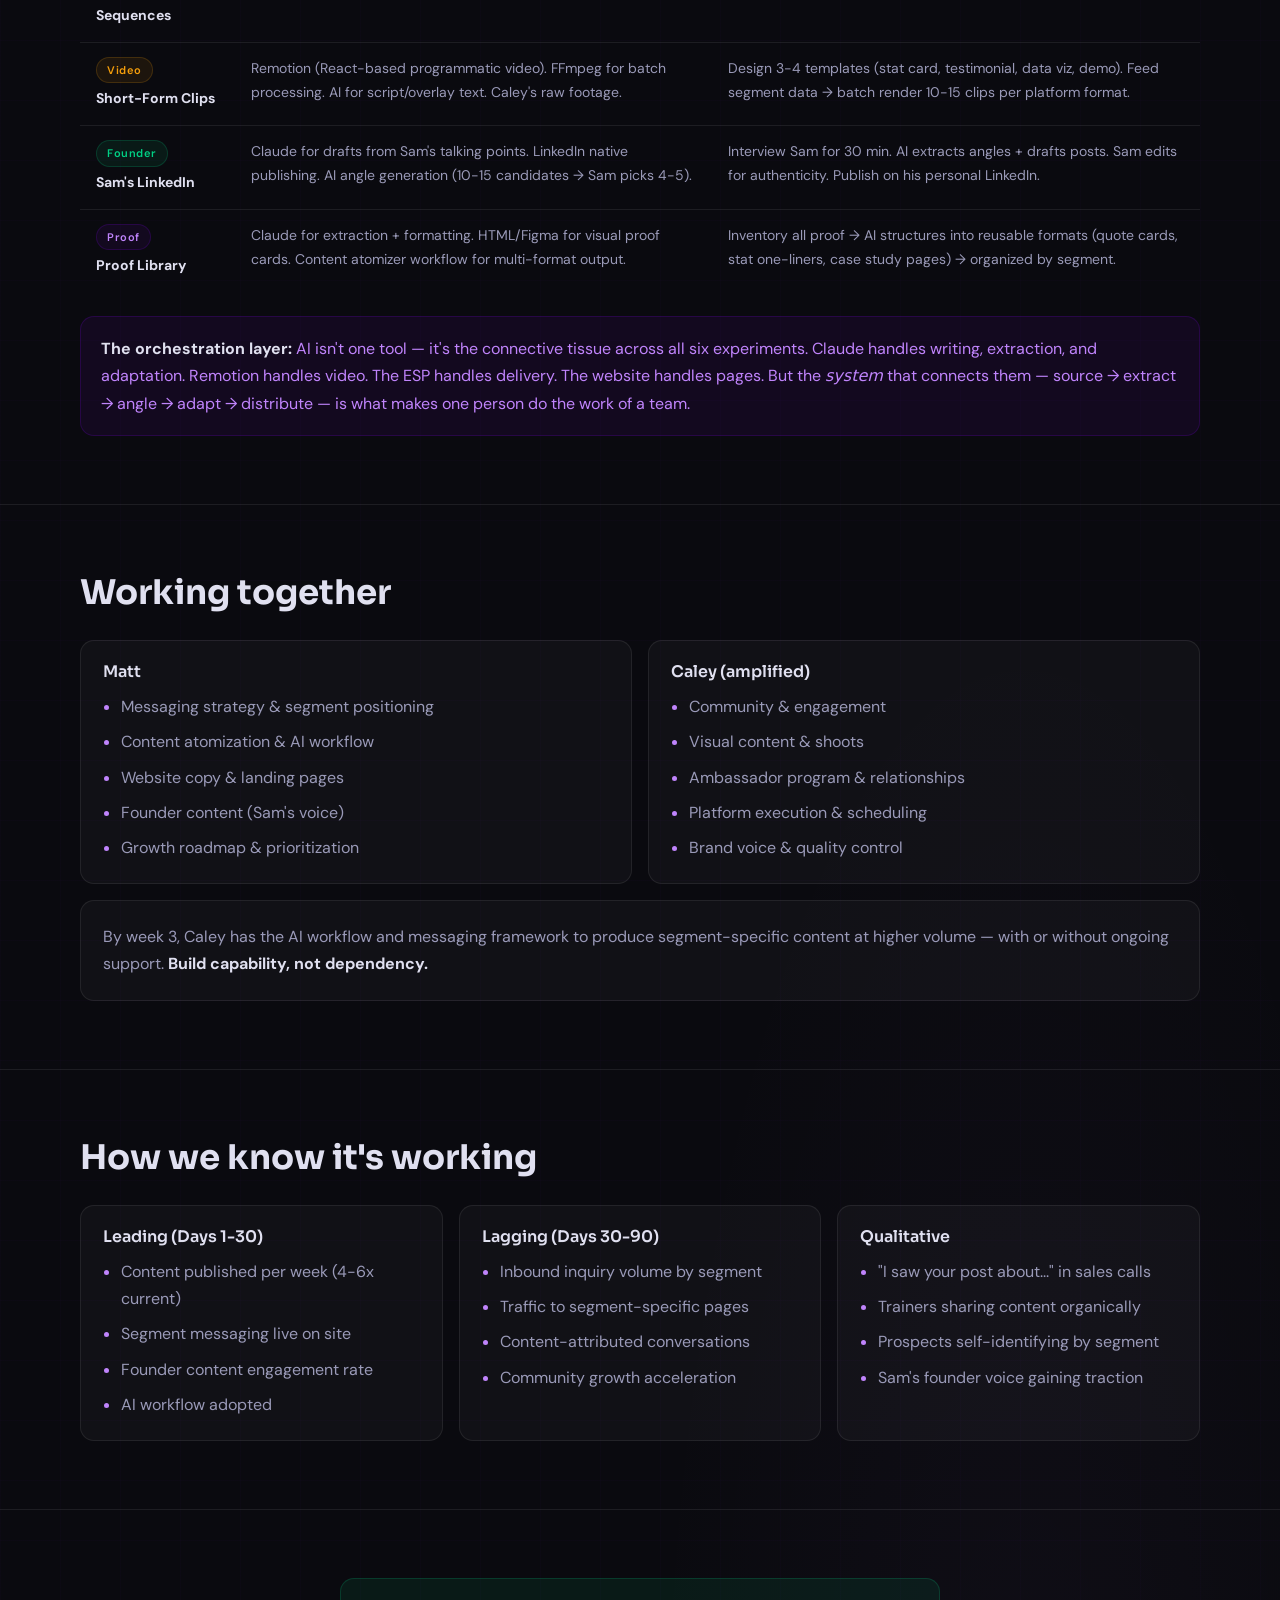
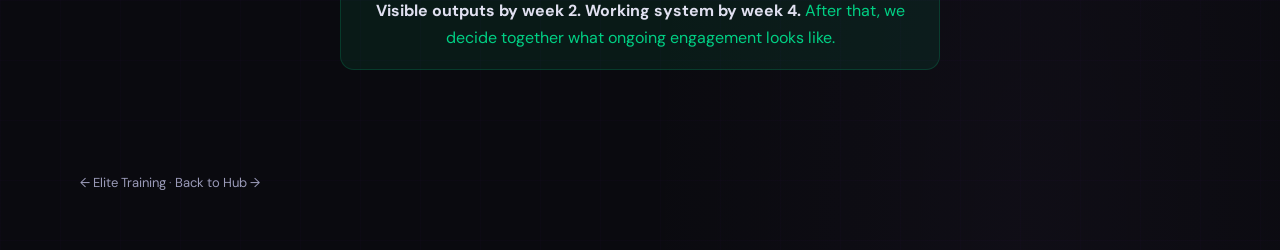
==== commit bb77ce59: "Add tools & skills table to 0-30 plan" ====
--- a/zero-to-thirty.html
+++ b/zero-to-thirty.html
@@ -345,6 +345,181 @@
       </div>
     </section>
 
+    <!-- TOOLING -->
+    <section class="section">
+      <div class="container">
+        <div class="section-header">
+          <div class="eyebrow">Under the Hood</div>
+          <h2>Tools &amp; skills driving each experiment</h2>
+          <p>
+            One person, AI-assisted workflow, six experiments running in
+            parallel.
+          </p>
+        </div>
+
+        <div style="overflow-x: auto">
+          <table
+            style="width: 100%; border-collapse: collapse; font-size: 14px"
+          >
+            <thead>
+              <tr style="border-bottom: 2px solid var(--bd2); text-align: left">
+                <th
+                  style="
+                    padding: 12px 16px;
+                    color: var(--tx);
+                    font-family: &quot;Sora&quot;, sans-serif;
+                    font-size: 12px;
+                    letter-spacing: 0.08em;
+                    text-transform: uppercase;
+                  "
+                >
+                  Experiment
+                </th>
+                <th
+                  style="
+                    padding: 12px 16px;
+                    color: var(--tx);
+                    font-family: &quot;Sora&quot;, sans-serif;
+                    font-size: 12px;
+                    letter-spacing: 0.08em;
+                    text-transform: uppercase;
+                  "
+                >
+                  Primary Tools
+                </th>
+                <th
+                  style="
+                    padding: 12px 16px;
+                    color: var(--tx);
+                    font-family: &quot;Sora&quot;, sans-serif;
+                    font-size: 12px;
+                    letter-spacing: 0.08em;
+                    text-transform: uppercase;
+                  "
+                >
+                  How It Works
+                </th>
+              </tr>
+            </thead>
+            <tbody style="color: var(--dim)">
+              <tr style="border-bottom: 1px solid var(--bd)">
+                <td style="padding: 14px 16px; vertical-align: top">
+                  <div class="tag green" style="margin-bottom: 4px">
+                    Website
+                  </div>
+                  <br /><strong style="color: var(--tx)">Landing Pages</strong>
+                </td>
+                <td style="padding: 14px 16px; vertical-align: top">
+                  HTML/CSS or Next.js + Tailwind. v0 for rapid prototyping.
+                  Claude for copy.
+                </td>
+                <td style="padding: 14px 16px; vertical-align: top">
+                  Build segment pages the same way we built these mockups — but
+                  production-ready on the Proteus domain.
+                </td>
+              </tr>
+              <tr style="border-bottom: 1px solid var(--bd)">
+                <td style="padding: 14px 16px; vertical-align: top">
+                  <div class="tag purple" style="margin-bottom: 4px">
+                    Lead Magnets
+                  </div>
+                  <br /><strong style="color: var(--tx)"
+                    >Downloadable Guides</strong
+                  >
+                </td>
+                <td style="padding: 14px 16px; vertical-align: top">
+                  Claude for content writing + proof extraction. PDF generation
+                  for polished output. AI image gen for data visualizations.
+                </td>
+                <td style="padding: 14px 16px; vertical-align: top">
+                  AI writes the guide from raw proof sources. Human calibrates
+                  voice. Output is a branded, downloadable PDF.
+                </td>
+              </tr>
+              <tr style="border-bottom: 1px solid var(--bd)">
+                <td style="padding: 14px 16px; vertical-align: top">
+                  <div class="tag cyan" style="margin-bottom: 4px">Email</div>
+                  <br /><strong style="color: var(--tx)"
+                    >Nurture Sequences</strong
+                  >
+                </td>
+                <td style="padding: 14px 16px; vertical-align: top">
+                  Claude for sequence copywriting. ESP (Mailchimp, ConvertKit,
+                  or HubSpot). Segment tagging from lead magnet source.
+                </td>
+                <td style="padding: 14px 16px; vertical-align: top">
+                  AI drafts all 13 emails (4+5+4) from the messaging framework.
+                  Human edits for voice. Load into ESP with segment tags.
+                </td>
+              </tr>
+              <tr style="border-bottom: 1px solid var(--bd)">
+                <td style="padding: 14px 16px; vertical-align: top">
+                  <div class="tag amber" style="margin-bottom: 4px">Video</div>
+                  <br /><strong style="color: var(--tx)"
+                    >Short-Form Clips</strong
+                  >
+                </td>
+                <td style="padding: 14px 16px; vertical-align: top">
+                  Remotion (React-based programmatic video). FFmpeg for batch
+                  processing. AI for script/overlay text. Caley's raw footage.
+                </td>
+                <td style="padding: 14px 16px; vertical-align: top">
+                  Design 3-4 templates (stat card, testimonial, data viz, demo).
+                  Feed segment data &rarr; batch render 10-15 clips per platform
+                  format.
+                </td>
+              </tr>
+              <tr style="border-bottom: 1px solid var(--bd)">
+                <td style="padding: 14px 16px; vertical-align: top">
+                  <div class="tag green" style="margin-bottom: 4px">
+                    Founder
+                  </div>
+                  <br /><strong style="color: var(--tx)">Sam's LinkedIn</strong>
+                </td>
+                <td style="padding: 14px 16px; vertical-align: top">
+                  Claude for drafts from Sam's talking points. LinkedIn native
+                  publishing. AI angle generation (10-15 candidates &rarr; Sam
+                  picks 4-5).
+                </td>
+                <td style="padding: 14px 16px; vertical-align: top">
+                  Interview Sam for 30 min. AI extracts angles + drafts posts.
+                  Sam edits for authenticity. Publish on his personal LinkedIn.
+                </td>
+              </tr>
+              <tr>
+                <td style="padding: 14px 16px; vertical-align: top">
+                  <div class="tag purple" style="margin-bottom: 4px">Proof</div>
+                  <br /><strong style="color: var(--tx)">Proof Library</strong>
+                </td>
+                <td style="padding: 14px 16px; vertical-align: top">
+                  Claude for extraction + formatting. HTML/Figma for visual
+                  proof cards. Content atomizer workflow for multi-format
+                  output.
+                </td>
+                <td style="padding: 14px 16px; vertical-align: top">
+                  Inventory all proof &rarr; AI structures into reusable formats
+                  (quote cards, stat one-liners, case study pages) &rarr;
+                  organized by segment.
+                </td>
+              </tr>
+            </tbody>
+          </table>
+        </div>
+
+        <div class="callout mt-3">
+          <p>
+            <strong>The orchestration layer:</strong> AI isn't one tool — it's
+            the connective tissue across all six experiments. Claude handles
+            writing, extraction, and adaptation. Remotion handles video. The ESP
+            handles delivery. The website handles pages. But the
+            <em>system</em> that connects them — source &rarr; extract &rarr;
+            angle &rarr; adapt &rarr; distribute — is what makes one person do
+            the work of a team.
+          </p>
+        </div>
+      </div>
+    </section>
+
     <!-- ROLES -->
     <section class="section">
       <div class="container">
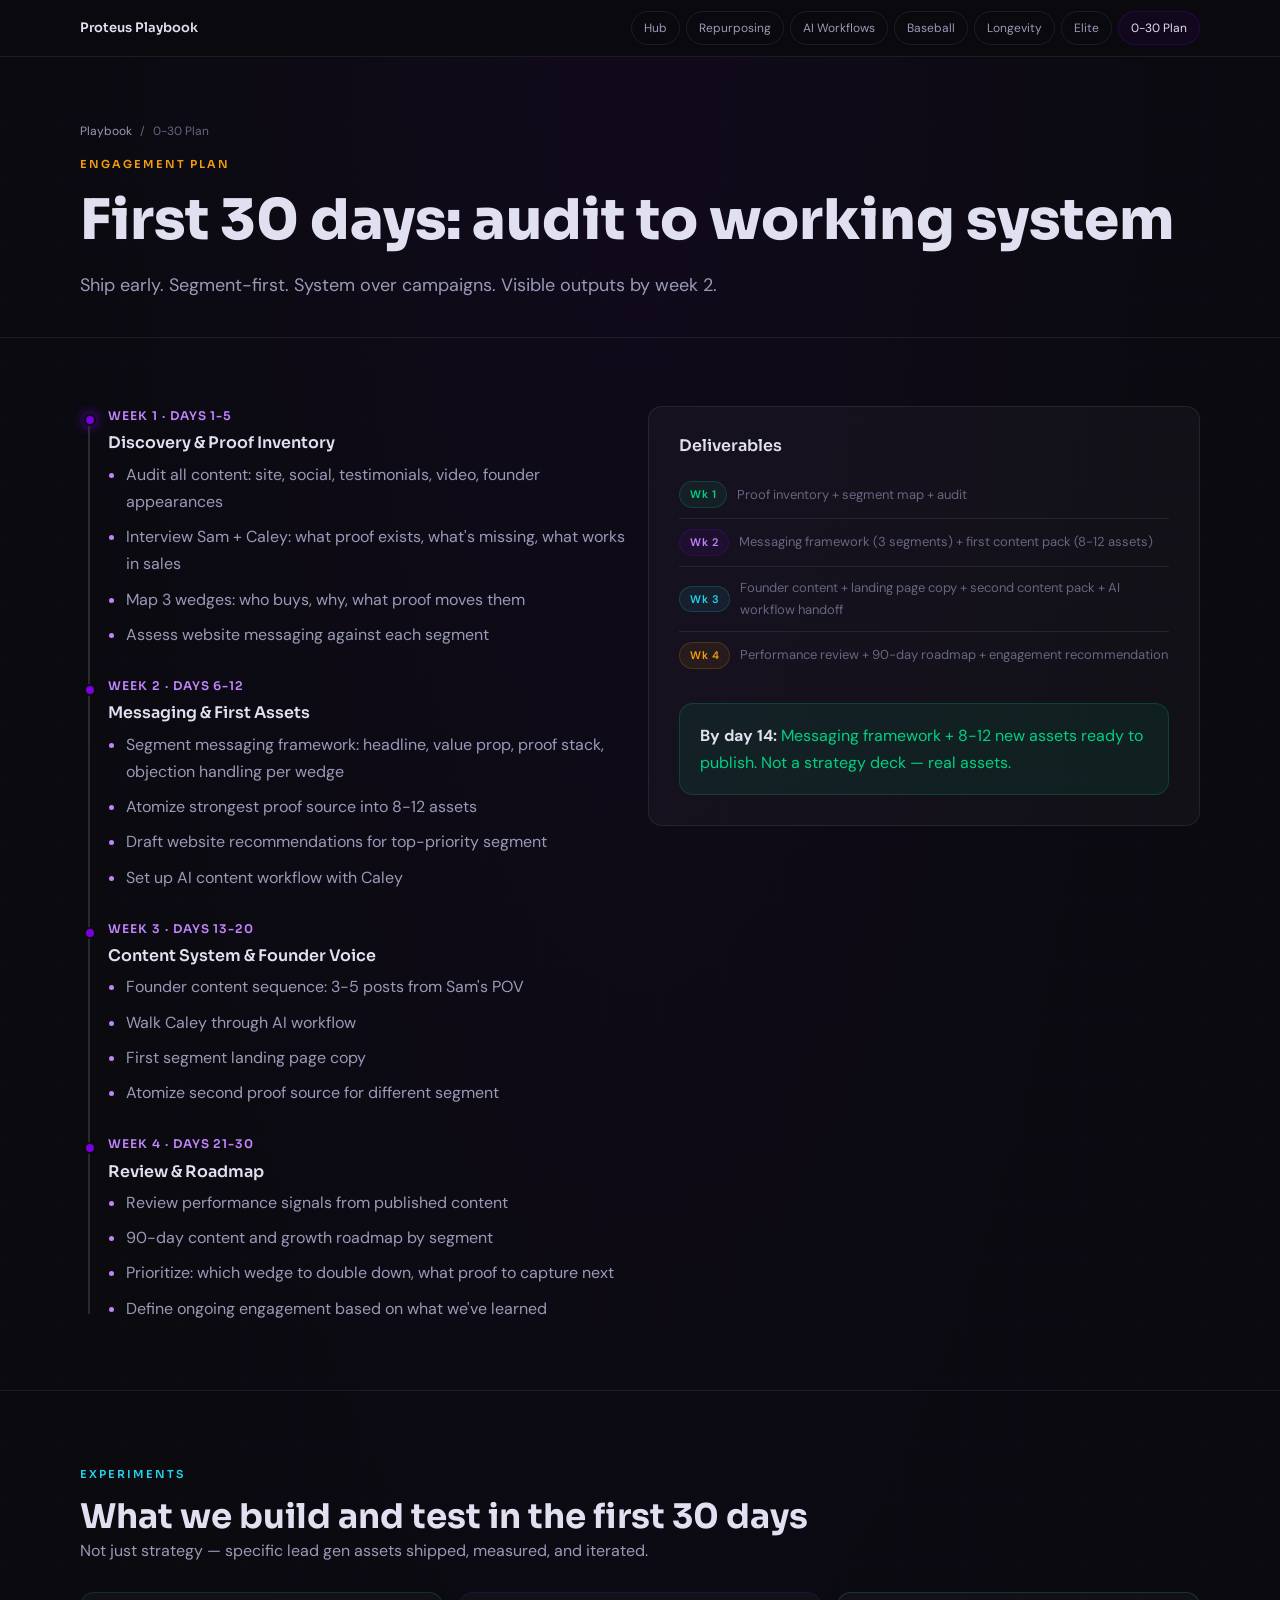
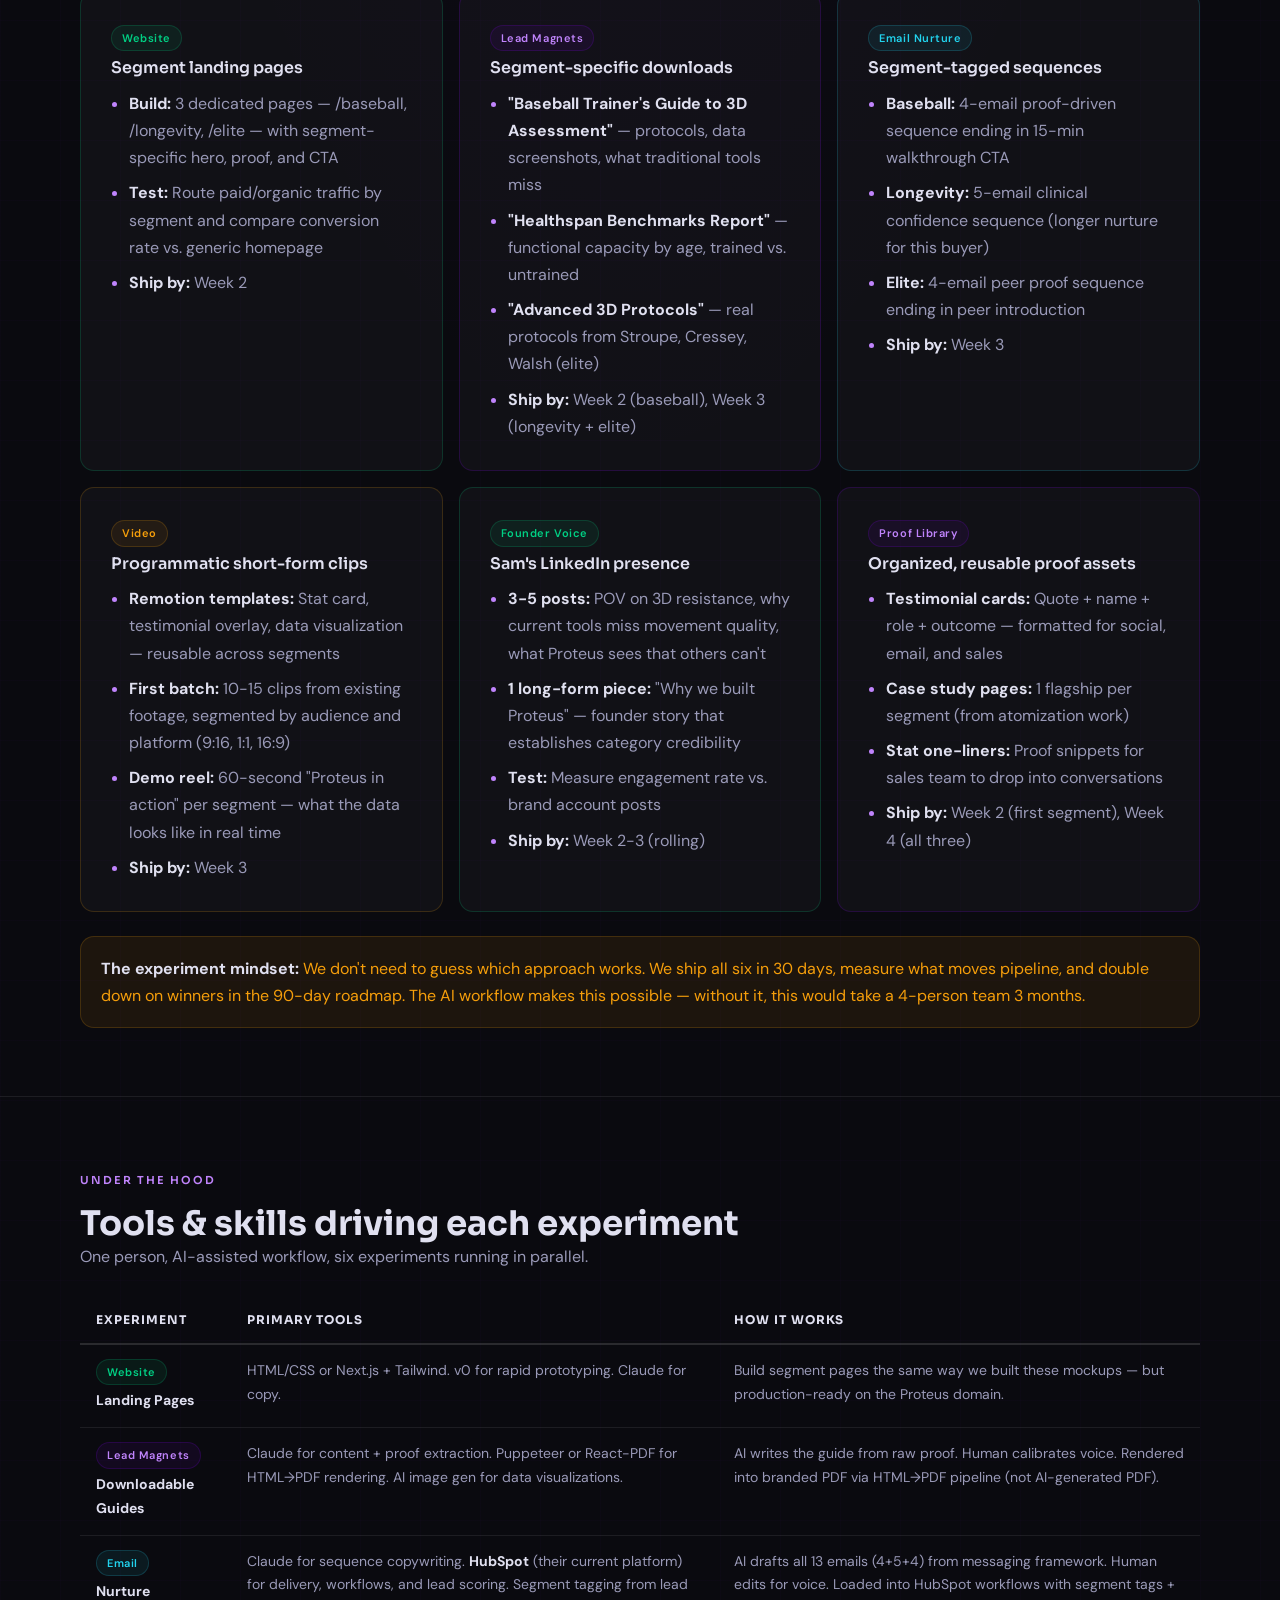
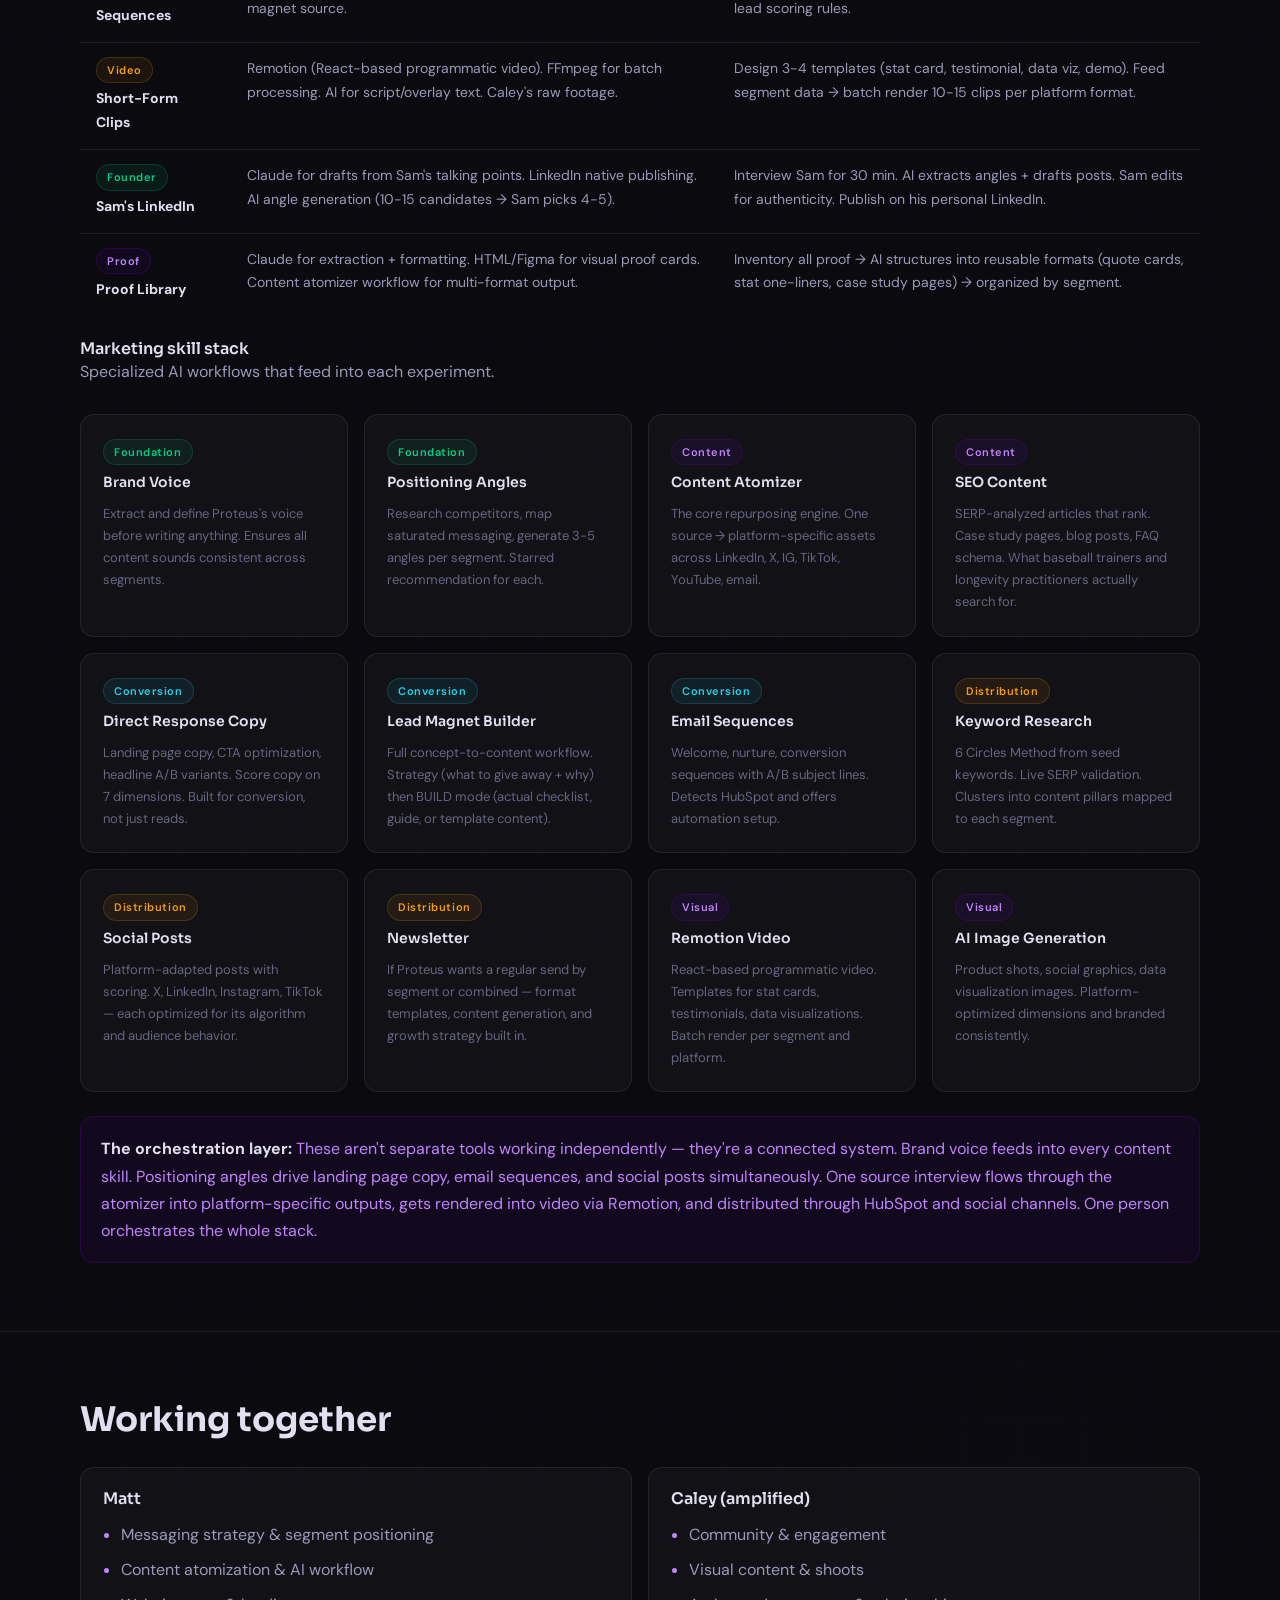
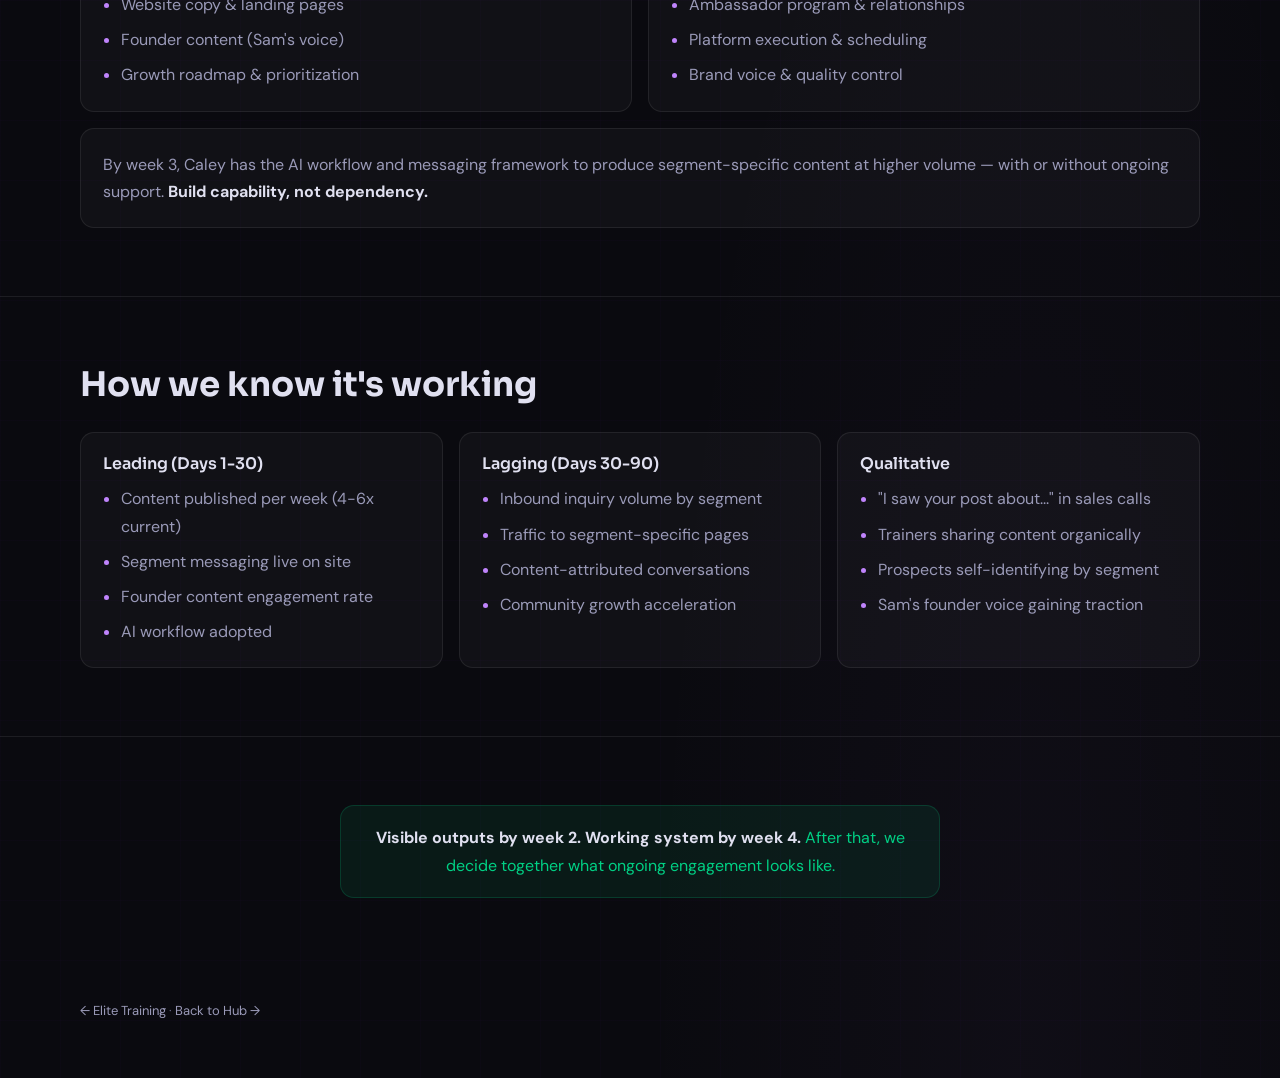
==== commit 855d414e: "Fix PDF/ESP clarity, add HubSpot, add 12-skill marketing stack" ====
--- a/zero-to-thirty.html
+++ b/zero-to-thirty.html
@@ -428,12 +428,14 @@
                   >
                 </td>
                 <td style="padding: 14px 16px; vertical-align: top">
-                  Claude for content writing + proof extraction. PDF generation
-                  for polished output. AI image gen for data visualizations.
-                </td>
-                <td style="padding: 14px 16px; vertical-align: top">
-                  AI writes the guide from raw proof sources. Human calibrates
-                  voice. Output is a branded, downloadable PDF.
+                  Claude for content + proof extraction. Puppeteer or React-PDF
+                  for HTML&rarr;PDF rendering. AI image gen for data
+                  visualizations.
+                </td>
+                <td style="padding: 14px 16px; vertical-align: top">
+                  AI writes the guide from raw proof. Human calibrates voice.
+                  Rendered into branded PDF via HTML&rarr;PDF pipeline (not
+                  AI-generated PDF).
                 </td>
               </tr>
               <tr style="border-bottom: 1px solid var(--bd)">
@@ -444,12 +446,15 @@
                   >
                 </td>
                 <td style="padding: 14px 16px; vertical-align: top">
-                  Claude for sequence copywriting. ESP (Mailchimp, ConvertKit,
-                  or HubSpot). Segment tagging from lead magnet source.
-                </td>
-                <td style="padding: 14px 16px; vertical-align: top">
-                  AI drafts all 13 emails (4+5+4) from the messaging framework.
-                  Human edits for voice. Load into ESP with segment tags.
+                  Claude for sequence copywriting.
+                  <strong style="color: var(--tx)">HubSpot</strong> (their
+                  current platform) for delivery, workflows, and lead scoring.
+                  Segment tagging from lead magnet source.
+                </td>
+                <td style="padding: 14px 16px; vertical-align: top">
+                  AI drafts all 13 emails (4+5+4) from messaging framework.
+                  Human edits for voice. Loaded into HubSpot workflows with
+                  segment tags + lead scoring rules.
                 </td>
               </tr>
               <tr style="border-bottom: 1px solid var(--bd)">
@@ -506,15 +511,123 @@
           </table>
         </div>
 
+        <div class="section-header mt-3">
+          <h3>Marketing skill stack</h3>
+          <p>Specialized AI workflows that feed into each experiment.</p>
+        </div>
+
+        <div class="grid four">
+          <div class="card">
+            <div class="tag green" style="margin-bottom: 6px">Foundation</div>
+            <h4>Brand Voice</h4>
+            <p class="small mt-1">
+              Extract and define Proteus's voice before writing anything.
+              Ensures all content sounds consistent across segments.
+            </p>
+          </div>
+          <div class="card">
+            <div class="tag green" style="margin-bottom: 6px">Foundation</div>
+            <h4>Positioning Angles</h4>
+            <p class="small mt-1">
+              Research competitors, map saturated messaging, generate 3-5 angles
+              per segment. Starred recommendation for each.
+            </p>
+          </div>
+          <div class="card">
+            <div class="tag purple" style="margin-bottom: 6px">Content</div>
+            <h4>Content Atomizer</h4>
+            <p class="small mt-1">
+              The core repurposing engine. One source &rarr; platform-specific
+              assets across LinkedIn, X, IG, TikTok, YouTube, email.
+            </p>
+          </div>
+          <div class="card">
+            <div class="tag purple" style="margin-bottom: 6px">Content</div>
+            <h4>SEO Content</h4>
+            <p class="small mt-1">
+              SERP-analyzed articles that rank. Case study pages, blog posts,
+              FAQ schema. What baseball trainers and longevity practitioners
+              actually search for.
+            </p>
+          </div>
+          <div class="card">
+            <div class="tag cyan" style="margin-bottom: 6px">Conversion</div>
+            <h4>Direct Response Copy</h4>
+            <p class="small mt-1">
+              Landing page copy, CTA optimization, headline A/B variants. Score
+              copy on 7 dimensions. Built for conversion, not just reads.
+            </p>
+          </div>
+          <div class="card">
+            <div class="tag cyan" style="margin-bottom: 6px">Conversion</div>
+            <h4>Lead Magnet Builder</h4>
+            <p class="small mt-1">
+              Full concept-to-content workflow. Strategy (what to give away +
+              why) then BUILD mode (actual checklist, guide, or template
+              content).
+            </p>
+          </div>
+          <div class="card">
+            <div class="tag cyan" style="margin-bottom: 6px">Conversion</div>
+            <h4>Email Sequences</h4>
+            <p class="small mt-1">
+              Welcome, nurture, conversion sequences with A/B subject lines.
+              Detects HubSpot and offers automation setup.
+            </p>
+          </div>
+          <div class="card">
+            <div class="tag amber" style="margin-bottom: 6px">Distribution</div>
+            <h4>Keyword Research</h4>
+            <p class="small mt-1">
+              6 Circles Method from seed keywords. Live SERP validation.
+              Clusters into content pillars mapped to each segment.
+            </p>
+          </div>
+          <div class="card">
+            <div class="tag amber" style="margin-bottom: 6px">Distribution</div>
+            <h4>Social Posts</h4>
+            <p class="small mt-1">
+              Platform-adapted posts with scoring. X, LinkedIn, Instagram,
+              TikTok — each optimized for its algorithm and audience behavior.
+            </p>
+          </div>
+          <div class="card">
+            <div class="tag amber" style="margin-bottom: 6px">Distribution</div>
+            <h4>Newsletter</h4>
+            <p class="small mt-1">
+              If Proteus wants a regular send by segment or combined — format
+              templates, content generation, and growth strategy built in.
+            </p>
+          </div>
+          <div class="card">
+            <div class="tag purple" style="margin-bottom: 6px">Visual</div>
+            <h4>Remotion Video</h4>
+            <p class="small mt-1">
+              React-based programmatic video. Templates for stat cards,
+              testimonials, data visualizations. Batch render per segment and
+              platform.
+            </p>
+          </div>
+          <div class="card">
+            <div class="tag purple" style="margin-bottom: 6px">Visual</div>
+            <h4>AI Image Generation</h4>
+            <p class="small mt-1">
+              Product shots, social graphics, data visualization images.
+              Platform-optimized dimensions and branded consistently.
+            </p>
+          </div>
+        </div>
+
         <div class="callout mt-3">
           <p>
-            <strong>The orchestration layer:</strong> AI isn't one tool — it's
-            the connective tissue across all six experiments. Claude handles
-            writing, extraction, and adaptation. Remotion handles video. The ESP
-            handles delivery. The website handles pages. But the
-            <em>system</em> that connects them — source &rarr; extract &rarr;
-            angle &rarr; adapt &rarr; distribute — is what makes one person do
-            the work of a team.
+            <strong>The orchestration layer:</strong> These aren't separate
+            tools working independently — they're a connected system. Brand
+            voice feeds into every content skill. Positioning angles drive
+            landing page copy, email sequences, and social posts simultaneously.
+            One source interview flows through the atomizer into
+            platform-specific outputs, gets rendered into video via Remotion,
+            and distributed through HubSpot and social channels. One person
+            orchestrates the whole stack.
           </p>
         </div>
       </div>
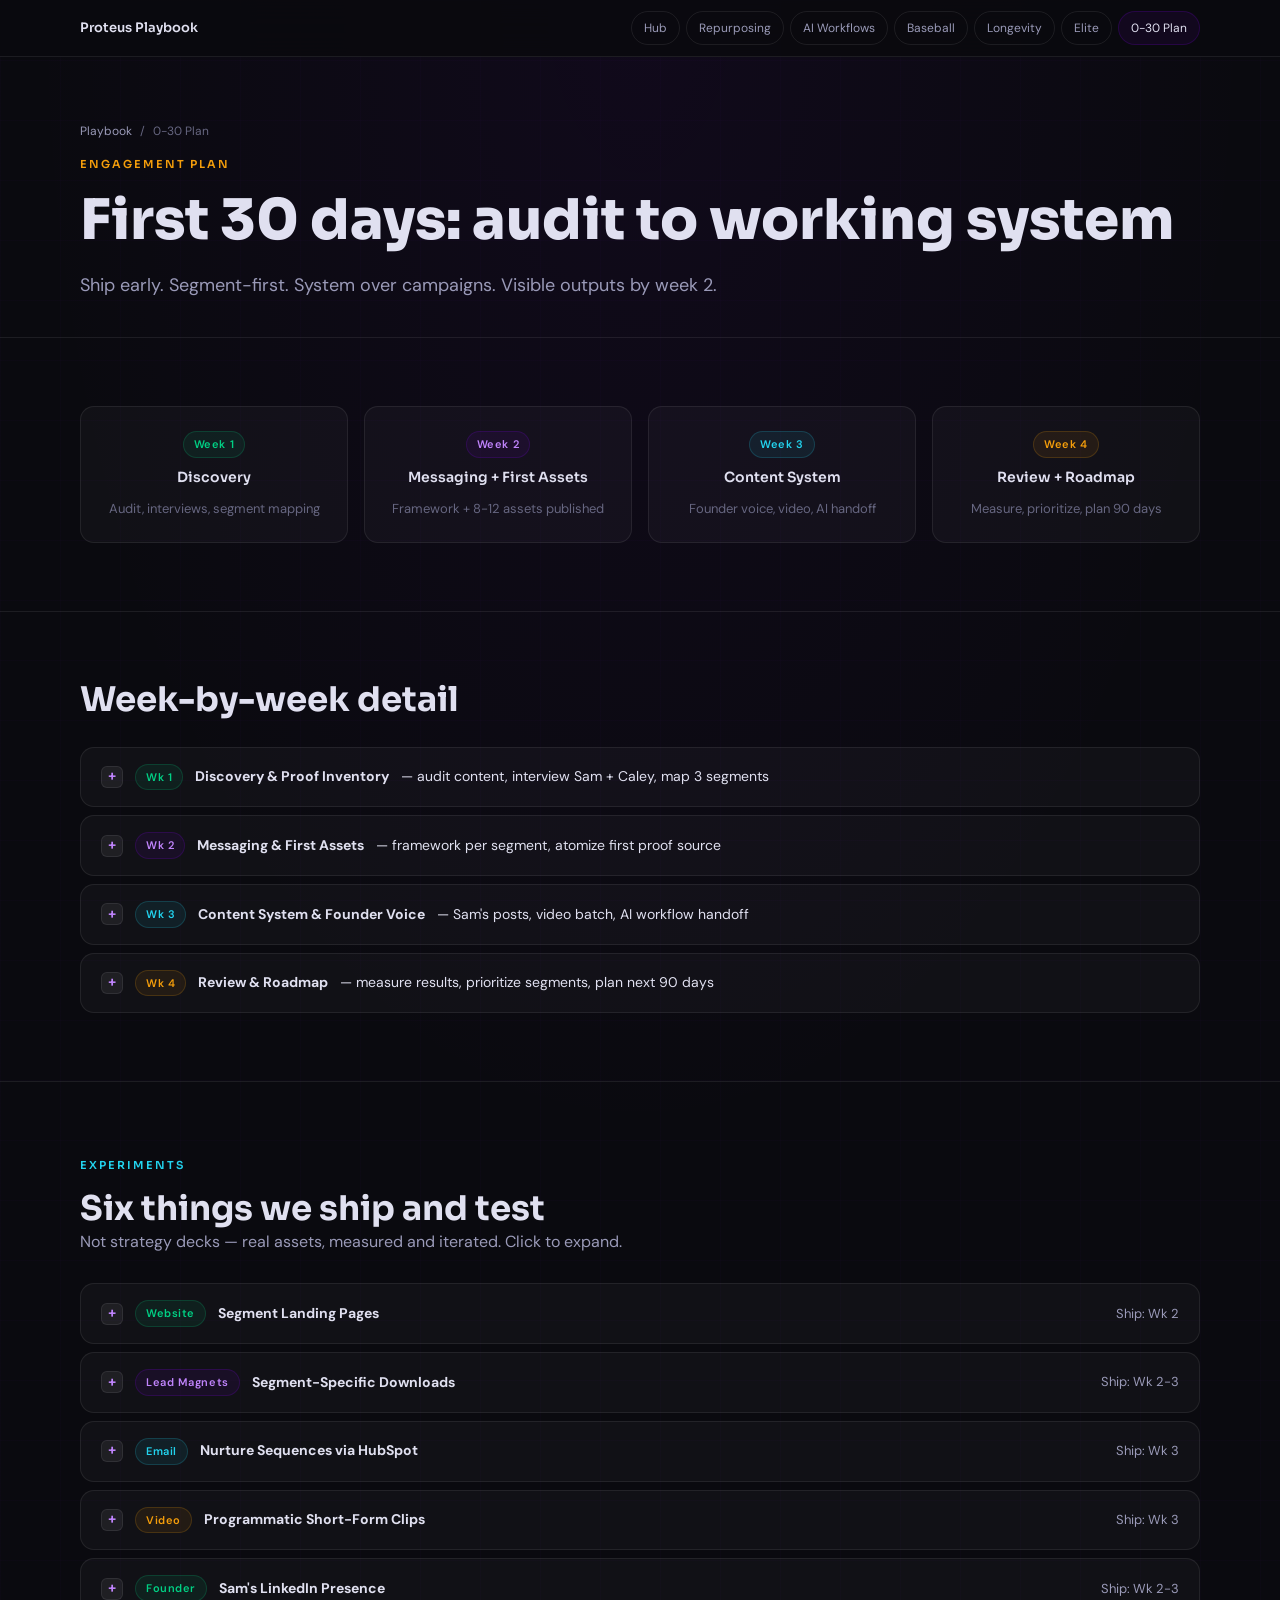
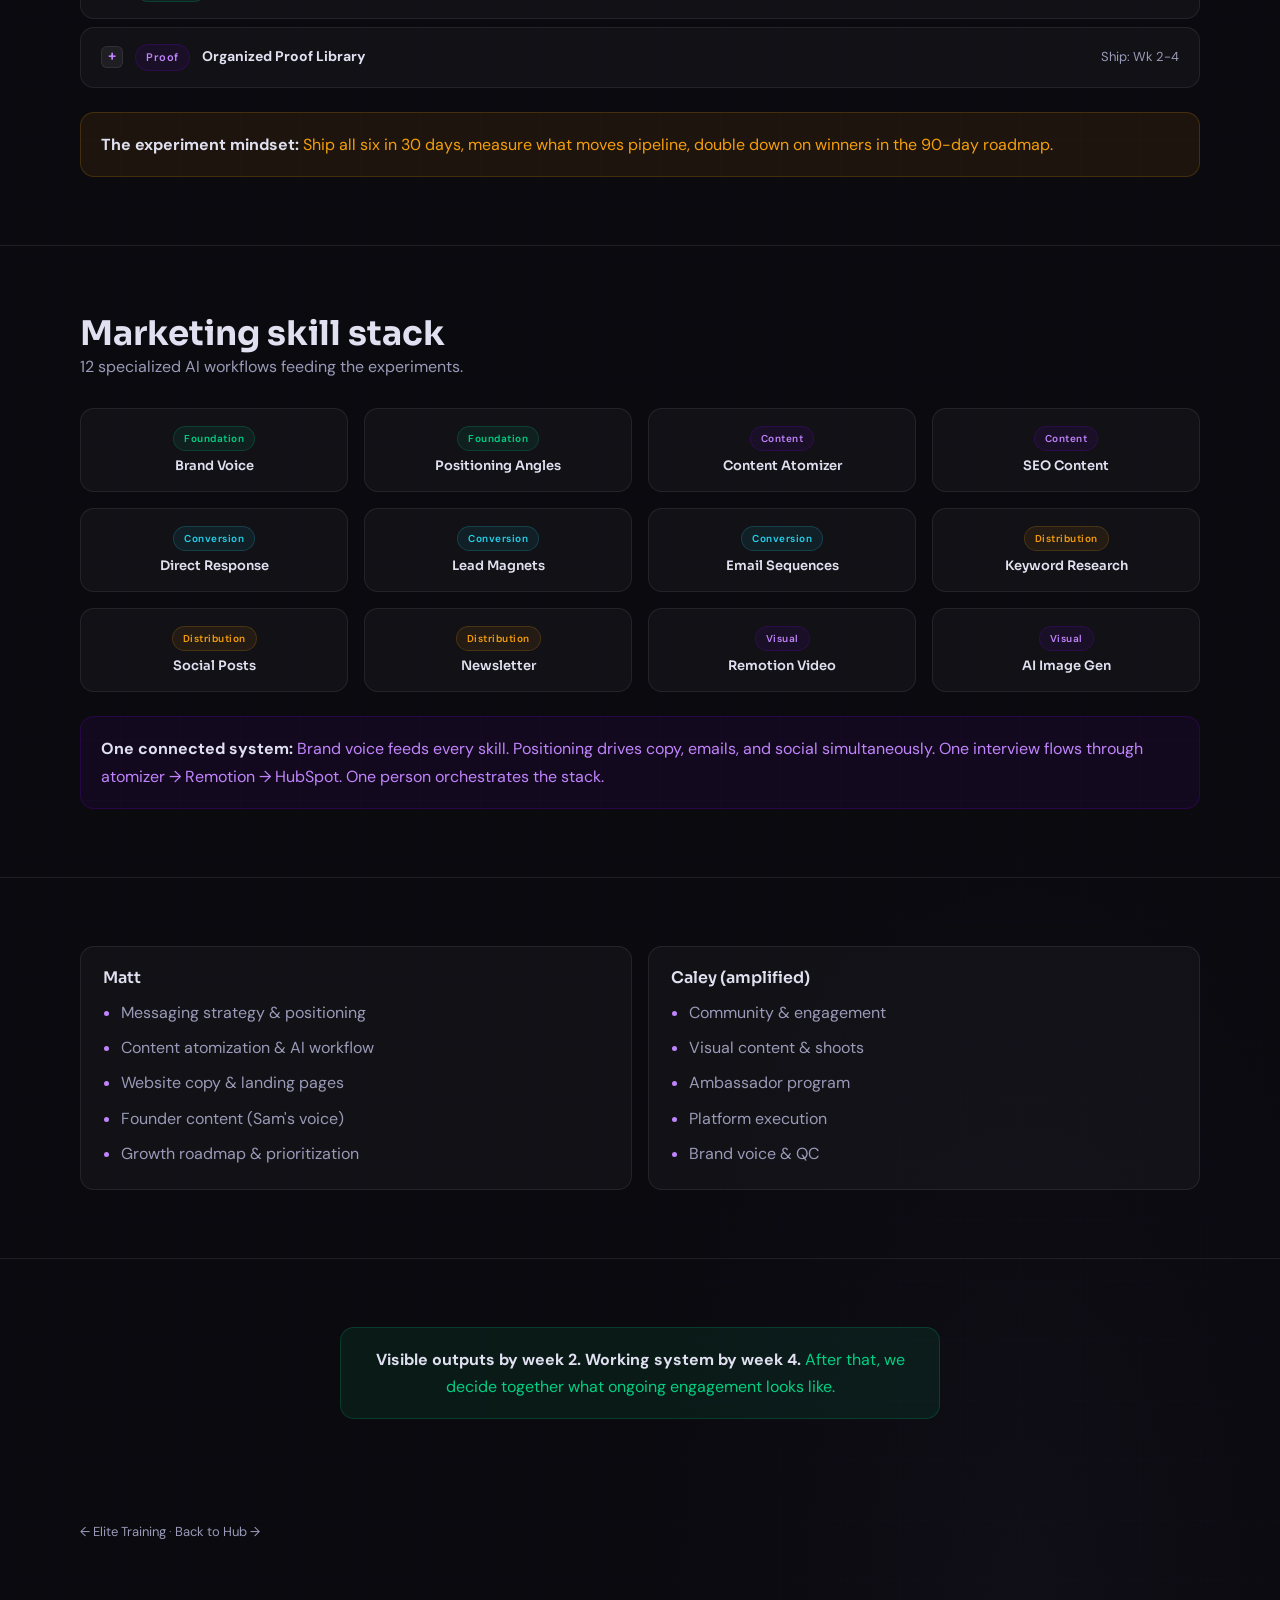
==== commit 1fc0e9e9: "Rebuild 0-30 plan with expandable sections for scannable discussion" ====
--- a/zero-to-thirty.html
+++ b/zero-to-thirty.html
@@ -1,728 +1,391 @@
-<!doctype html>
+<!DOCTYPE html>
 <html lang="en">
-  <head>
-    <meta charset="UTF-8" />
-    <meta name="viewport" content="width=device-width, initial-scale=1.0" />
-    <title>0-to-30 Day Plan · Proteus Playbook</title>
-    <link rel="preconnect" href="https://fonts.googleapis.com" />
-    <link rel="preconnect" href="https://fonts.gstatic.com" crossorigin />
-    <link
-      href="https://fonts.googleapis.com/css2?family=Sora:wght@300;400;500;600;700;800&family=DM+Sans:wght@300;400;500;600;700&display=swap"
-      rel="stylesheet"
-    />
-    <link rel="stylesheet" href="styles.css" />
-  </head>
-  <body>
-    <nav class="nav">
-      <div class="container nav-inner">
-        <div class="nav-logo">
-          <a href="index.html" style="color: inherit"
-            ><span class="dot"></span> Proteus Playbook</a
-          >
-        </div>
-        <div class="nav-links">
-          <a href="index.html">Hub</a>
-          <a href="repurposed-content.html">Repurposing</a>
-          <a href="ai-workflows.html">AI Workflows</a>
-          <a href="website-iterations/baseball.html">Baseball</a>
-          <a href="website-iterations/longevity.html">Longevity</a>
-          <a href="website-iterations/elite.html">Elite</a>
-          <a href="zero-to-thirty.html" class="active">0-30 Plan</a>
-        </div>
-      </div>
-    </nav>
-
-    <header class="hero-compact">
-      <div class="container">
-        <div class="breadcrumb">
-          <a href="index.html">Playbook</a> <span class="sep">/</span> 0-30 Plan
-        </div>
-        <div class="eyebrow amber">Engagement Plan</div>
-        <h1>First 30 days: audit to working system</h1>
-        <p class="sub">
-          Ship early. Segment-first. System over campaigns. Visible outputs by
-          week 2.
-        </p>
-      </div>
-    </header>
-
-    <!-- TIMELINE -->
-    <section class="section">
-      <div class="container">
-        <div class="grid two">
-          <div>
-            <div class="timeline">
-              <div class="timeline-item active">
-                <div class="timeline-week">Week 1 &middot; Days 1-5</div>
-                <h3>Discovery &amp; Proof Inventory</h3>
-                <ul class="checklist mt-1">
-                  <li>
-                    Audit all content: site, social, testimonials, video,
-                    founder appearances
-                  </li>
-                  <li>
-                    Interview Sam + Caley: what proof exists, what's missing,
-                    what works in sales
-                  </li>
-                  <li>Map 3 wedges: who buys, why, what proof moves them</li>
-                  <li>Assess website messaging against each segment</li>
-                </ul>
-              </div>
-              <div class="timeline-item">
-                <div class="timeline-week">Week 2 &middot; Days 6-12</div>
-                <h3>Messaging &amp; First Assets</h3>
-                <ul class="checklist mt-1">
-                  <li>
-                    Segment messaging framework: headline, value prop, proof
-                    stack, objection handling per wedge
-                  </li>
-                  <li>Atomize strongest proof source into 8-12 assets</li>
-                  <li>
-                    Draft website recommendations for top-priority segment
-                  </li>
-                  <li>Set up AI content workflow with Caley</li>
-                </ul>
-              </div>
-              <div class="timeline-item">
-                <div class="timeline-week">Week 3 &middot; Days 13-20</div>
-                <h3>Content System &amp; Founder Voice</h3>
-                <ul class="checklist mt-1">
-                  <li>Founder content sequence: 3-5 posts from Sam's POV</li>
-                  <li>Walk Caley through AI workflow</li>
-                  <li>First segment landing page copy</li>
-                  <li>Atomize second proof source for different segment</li>
-                </ul>
-              </div>
-              <div class="timeline-item">
-                <div class="timeline-week">Week 4 &middot; Days 21-30</div>
-                <h3>Review &amp; Roadmap</h3>
-                <ul class="checklist mt-1">
-                  <li>Review performance signals from published content</li>
-                  <li>90-day content and growth roadmap by segment</li>
-                  <li>
-                    Prioritize: which wedge to double down, what proof to
-                    capture next
-                  </li>
-                  <li>Define ongoing engagement based on what we've learned</li>
-                </ul>
-              </div>
-            </div>
-          </div>
-
-          <div>
-            <div class="card card-lg" style="position: sticky; top: 80px">
-              <h3>Deliverables</h3>
-              <div style="margin-top: 16px">
-                <div
-                  style="
-                    display: flex;
-                    align-items: center;
-                    gap: 10px;
-                    padding: 10px 0;
-                    border-bottom: 1px solid var(--bd);
-                  "
-                >
-                  <div class="tag green" style="min-width: fit-content">
-                    Wk 1
-                  </div>
-                  <p class="small">Proof inventory + segment map + audit</p>
-                </div>
-                <div
-                  style="
-                    display: flex;
-                    align-items: center;
-                    gap: 10px;
-                    padding: 10px 0;
-                    border-bottom: 1px solid var(--bd);
-                  "
-                >
-                  <div class="tag purple" style="min-width: fit-content">
-                    Wk 2
-                  </div>
-                  <p class="small">
-                    Messaging framework (3 segments) + first content pack (8-12
-                    assets)
-                  </p>
-                </div>
-                <div
-                  style="
-                    display: flex;
-                    align-items: center;
-                    gap: 10px;
-                    padding: 10px 0;
-                    border-bottom: 1px solid var(--bd);
-                  "
-                >
-                  <div class="tag cyan" style="min-width: fit-content">
-                    Wk 3
-                  </div>
-                  <p class="small">
-                    Founder content + landing page copy + second content pack +
-                    AI workflow handoff
-                  </p>
-                </div>
-                <div
-                  style="
-                    display: flex;
-                    align-items: center;
-                    gap: 10px;
-                    padding: 10px 0;
-                  "
-                >
-                  <div class="tag amber" style="min-width: fit-content">
-                    Wk 4
-                  </div>
-                  <p class="small">
-                    Performance review + 90-day roadmap + engagement
-                    recommendation
-                  </p>
-                </div>
-              </div>
-
-              <div class="callout green mt-3">
-                <p>
-                  <strong>By day 14:</strong> Messaging framework + 8-12 new
-                  assets ready to publish. Not a strategy deck — real assets.
-                </p>
-              </div>
-            </div>
-          </div>
-        </div>
-      </div>
-    </section>
-
-    <!-- EXPERIMENTS -->
-    <section class="section">
-      <div class="container">
-        <div class="section-header">
-          <div class="eyebrow cyan">Experiments</div>
-          <h2>What we build and test in the first 30 days</h2>
-          <p>
-            Not just strategy — specific lead gen assets shipped, measured, and
-            iterated.
-          </p>
-        </div>
-
-        <div class="grid three">
-          <!-- WEBSITE -->
-          <div class="card card-lg" style="border-color: var(--gn2)">
-            <div class="tag green">Website</div>
-            <h3 class="mt-1">Segment landing pages</h3>
-            <ul class="checklist mt-1">
-              <li>
-                <strong>Build:</strong> 3 dedicated pages — /baseball,
-                /longevity, /elite — with segment-specific hero, proof, and CTA
-              </li>
-              <li>
-                <strong>Test:</strong> Route paid/organic traffic by segment and
-                compare conversion rate vs. generic homepage
-              </li>
-              <li><strong>Ship by:</strong> Week 2</li>
-            </ul>
-          </div>
-
-          <!-- LEAD MAGNETS -->
-          <div class="card card-lg" style="border-color: var(--ac2)">
-            <div class="tag purple">Lead Magnets</div>
-            <h3 class="mt-1">Segment-specific downloads</h3>
-            <ul class="checklist mt-1">
-              <li>
-                <strong>"Baseball Trainer's Guide to 3D Assessment"</strong> —
-                protocols, data screenshots, what traditional tools miss
-              </li>
-              <li>
-                <strong>"Healthspan Benchmarks Report"</strong> — functional
-                capacity by age, trained vs. untrained
-              </li>
-              <li>
-                <strong>"Advanced 3D Protocols"</strong> — real protocols from
-                Stroupe, Cressey, Walsh (elite)
-              </li>
-              <li>
-                <strong>Ship by:</strong> Week 2 (baseball), Week 3 (longevity +
-                elite)
-              </li>
-            </ul>
-          </div>
-
-          <!-- EMAIL SEQUENCES -->
-          <div class="card card-lg" style="border-color: var(--cy2)">
-            <div class="tag cyan">Email Nurture</div>
-            <h3 class="mt-1">Segment-tagged sequences</h3>
-            <ul class="checklist mt-1">
-              <li>
-                <strong>Baseball:</strong> 4-email proof-driven sequence ending
-                in 15-min walkthrough CTA
-              </li>
-              <li>
-                <strong>Longevity:</strong> 5-email clinical confidence sequence
-                (longer nurture for this buyer)
-              </li>
-              <li>
-                <strong>Elite:</strong> 4-email peer proof sequence ending in
-                peer introduction
-              </li>
-              <li><strong>Ship by:</strong> Week 3</li>
-            </ul>
-          </div>
-
-          <!-- VIDEO -->
-          <div class="card card-lg" style="border-color: var(--am2)">
-            <div class="tag amber">Video</div>
-            <h3 class="mt-1">Programmatic short-form clips</h3>
-            <ul class="checklist mt-1">
-              <li>
-                <strong>Remotion templates:</strong> Stat card, testimonial
-                overlay, data visualization — reusable across segments
-              </li>
-              <li>
-                <strong>First batch:</strong> 10-15 clips from existing footage,
-                segmented by audience and platform (9:16, 1:1, 16:9)
-              </li>
-              <li>
-                <strong>Demo reel:</strong> 60-second "Proteus in action" per
-                segment — what the data looks like in real time
-              </li>
-              <li><strong>Ship by:</strong> Week 3</li>
-            </ul>
-          </div>
-
-          <!-- FOUNDER CONTENT -->
-          <div class="card card-lg" style="border-color: var(--gn2)">
-            <div class="tag green">Founder Voice</div>
-            <h3 class="mt-1">Sam's LinkedIn presence</h3>
-            <ul class="checklist mt-1">
-              <li>
-                <strong>3-5 posts:</strong> POV on 3D resistance, why current
-                tools miss movement quality, what Proteus sees that others can't
-              </li>
-              <li>
-                <strong>1 long-form piece:</strong> "Why we built Proteus" —
-                founder story that establishes category credibility
-              </li>
-              <li>
-                <strong>Test:</strong> Measure engagement rate vs. brand account
-                posts
-              </li>
-              <li><strong>Ship by:</strong> Week 2-3 (rolling)</li>
-            </ul>
-          </div>
-
-          <!-- PROOF LIBRARY -->
-          <div class="card card-lg" style="border-color: var(--ac2)">
-            <div class="tag purple">Proof Library</div>
-            <h3 class="mt-1">Organized, reusable proof assets</h3>
-            <ul class="checklist mt-1">
-              <li>
-                <strong>Testimonial cards:</strong> Quote + name + role +
-                outcome — formatted for social, email, and sales
-              </li>
-              <li>
-                <strong>Case study pages:</strong> 1 flagship per segment (from
-                atomization work)
-              </li>
-              <li>
-                <strong>Stat one-liners:</strong> Proof snippets for sales team
-                to drop into conversations
-              </li>
-              <li>
-                <strong>Ship by:</strong> Week 2 (first segment), Week 4 (all
-                three)
-              </li>
-            </ul>
-          </div>
-        </div>
-
-        <div class="callout amber mt-3">
-          <p>
-            <strong>The experiment mindset:</strong> We don't need to guess
-            which approach works. We ship all six in 30 days, measure what moves
-            pipeline, and double down on winners in the 90-day roadmap. The AI
-            workflow makes this possible — without it, this would take a
-            4-person team 3 months.
-          </p>
-        </div>
-      </div>
-    </section>
-
-    <!-- TOOLING -->
-    <section class="section">
-      <div class="container">
-        <div class="section-header">
-          <div class="eyebrow">Under the Hood</div>
-          <h2>Tools &amp; skills driving each experiment</h2>
-          <p>
-            One person, AI-assisted workflow, six experiments running in
-            parallel.
-          </p>
-        </div>
-
-        <div style="overflow-x: auto">
-          <table
-            style="width: 100%; border-collapse: collapse; font-size: 14px"
-          >
-            <thead>
-              <tr style="border-bottom: 2px solid var(--bd2); text-align: left">
-                <th
-                  style="
-                    padding: 12px 16px;
-                    color: var(--tx);
-                    font-family: &quot;Sora&quot;, sans-serif;
-                    font-size: 12px;
-                    letter-spacing: 0.08em;
-                    text-transform: uppercase;
-                  "
-                >
-                  Experiment
-                </th>
-                <th
-                  style="
-                    padding: 12px 16px;
-                    color: var(--tx);
-                    font-family: &quot;Sora&quot;, sans-serif;
-                    font-size: 12px;
-                    letter-spacing: 0.08em;
-                    text-transform: uppercase;
-                  "
-                >
-                  Primary Tools
-                </th>
-                <th
-                  style="
-                    padding: 12px 16px;
-                    color: var(--tx);
-                    font-family: &quot;Sora&quot;, sans-serif;
-                    font-size: 12px;
-                    letter-spacing: 0.08em;
-                    text-transform: uppercase;
-                  "
-                >
-                  How It Works
-                </th>
-              </tr>
-            </thead>
-            <tbody style="color: var(--dim)">
-              <tr style="border-bottom: 1px solid var(--bd)">
-                <td style="padding: 14px 16px; vertical-align: top">
-                  <div class="tag green" style="margin-bottom: 4px">
-                    Website
-                  </div>
-                  <br /><strong style="color: var(--tx)">Landing Pages</strong>
-                </td>
-                <td style="padding: 14px 16px; vertical-align: top">
-                  HTML/CSS or Next.js + Tailwind. v0 for rapid prototyping.
-                  Claude for copy.
-                </td>
-                <td style="padding: 14px 16px; vertical-align: top">
-                  Build segment pages the same way we built these mockups — but
-                  production-ready on the Proteus domain.
-                </td>
-              </tr>
-              <tr style="border-bottom: 1px solid var(--bd)">
-                <td style="padding: 14px 16px; vertical-align: top">
-                  <div class="tag purple" style="margin-bottom: 4px">
-                    Lead Magnets
-                  </div>
-                  <br /><strong style="color: var(--tx)"
-                    >Downloadable Guides</strong
-                  >
-                </td>
-                <td style="padding: 14px 16px; vertical-align: top">
-                  Claude for content + proof extraction. Puppeteer or React-PDF
-                  for HTML&rarr;PDF rendering. AI image gen for data
-                  visualizations.
-                </td>
-                <td style="padding: 14px 16px; vertical-align: top">
-                  AI writes the guide from raw proof. Human calibrates voice.
-                  Rendered into branded PDF via HTML&rarr;PDF pipeline (not
-                  AI-generated PDF).
-                </td>
-              </tr>
-              <tr style="border-bottom: 1px solid var(--bd)">
-                <td style="padding: 14px 16px; vertical-align: top">
-                  <div class="tag cyan" style="margin-bottom: 4px">Email</div>
-                  <br /><strong style="color: var(--tx)"
-                    >Nurture Sequences</strong
-                  >
-                </td>
-                <td style="padding: 14px 16px; vertical-align: top">
-                  Claude for sequence copywriting.
-                  <strong style="color: var(--tx)">HubSpot</strong> (their
-                  current platform) for delivery, workflows, and lead scoring.
-                  Segment tagging from lead magnet source.
-                </td>
-                <td style="padding: 14px 16px; vertical-align: top">
-                  AI drafts all 13 emails (4+5+4) from messaging framework.
-                  Human edits for voice. Loaded into HubSpot workflows with
-                  segment tags + lead scoring rules.
-                </td>
-              </tr>
-              <tr style="border-bottom: 1px solid var(--bd)">
-                <td style="padding: 14px 16px; vertical-align: top">
-                  <div class="tag amber" style="margin-bottom: 4px">Video</div>
-                  <br /><strong style="color: var(--tx)"
-                    >Short-Form Clips</strong
-                  >
-                </td>
-                <td style="padding: 14px 16px; vertical-align: top">
-                  Remotion (React-based programmatic video). FFmpeg for batch
-                  processing. AI for script/overlay text. Caley's raw footage.
-                </td>
-                <td style="padding: 14px 16px; vertical-align: top">
-                  Design 3-4 templates (stat card, testimonial, data viz, demo).
-                  Feed segment data &rarr; batch render 10-15 clips per platform
-                  format.
-                </td>
-              </tr>
-              <tr style="border-bottom: 1px solid var(--bd)">
-                <td style="padding: 14px 16px; vertical-align: top">
-                  <div class="tag green" style="margin-bottom: 4px">
-                    Founder
-                  </div>
-                  <br /><strong style="color: var(--tx)">Sam's LinkedIn</strong>
-                </td>
-                <td style="padding: 14px 16px; vertical-align: top">
-                  Claude for drafts from Sam's talking points. LinkedIn native
-                  publishing. AI angle generation (10-15 candidates &rarr; Sam
-                  picks 4-5).
-                </td>
-                <td style="padding: 14px 16px; vertical-align: top">
-                  Interview Sam for 30 min. AI extracts angles + drafts posts.
-                  Sam edits for authenticity. Publish on his personal LinkedIn.
-                </td>
-              </tr>
-              <tr>
-                <td style="padding: 14px 16px; vertical-align: top">
-                  <div class="tag purple" style="margin-bottom: 4px">Proof</div>
-                  <br /><strong style="color: var(--tx)">Proof Library</strong>
-                </td>
-                <td style="padding: 14px 16px; vertical-align: top">
-                  Claude for extraction + formatting. HTML/Figma for visual
-                  proof cards. Content atomizer workflow for multi-format
-                  output.
-                </td>
-                <td style="padding: 14px 16px; vertical-align: top">
-                  Inventory all proof &rarr; AI structures into reusable formats
-                  (quote cards, stat one-liners, case study pages) &rarr;
-                  organized by segment.
-                </td>
-              </tr>
-            </tbody>
-          </table>
-        </div>
-
-        <div class="section-header mt-3">
-          <h3>Marketing skill stack</h3>
-          <p>Specialized AI workflows that feed into each experiment.</p>
-        </div>
-
-        <div class="grid four">
-          <div class="card">
-            <div class="tag green" style="margin-bottom: 6px">Foundation</div>
-            <h4>Brand Voice</h4>
-            <p class="small mt-1">
-              Extract and define Proteus's voice before writing anything.
-              Ensures all content sounds consistent across segments.
-            </p>
-          </div>
-          <div class="card">
-            <div class="tag green" style="margin-bottom: 6px">Foundation</div>
-            <h4>Positioning Angles</h4>
-            <p class="small mt-1">
-              Research competitors, map saturated messaging, generate 3-5 angles
-              per segment. Starred recommendation for each.
-            </p>
-          </div>
-          <div class="card">
-            <div class="tag purple" style="margin-bottom: 6px">Content</div>
-            <h4>Content Atomizer</h4>
-            <p class="small mt-1">
-              The core repurposing engine. One source &rarr; platform-specific
-              assets across LinkedIn, X, IG, TikTok, YouTube, email.
-            </p>
-          </div>
-          <div class="card">
-            <div class="tag purple" style="margin-bottom: 6px">Content</div>
-            <h4>SEO Content</h4>
-            <p class="small mt-1">
-              SERP-analyzed articles that rank. Case study pages, blog posts,
-              FAQ schema. What baseball trainers and longevity practitioners
-              actually search for.
-            </p>
-          </div>
-          <div class="card">
-            <div class="tag cyan" style="margin-bottom: 6px">Conversion</div>
-            <h4>Direct Response Copy</h4>
-            <p class="small mt-1">
-              Landing page copy, CTA optimization, headline A/B variants. Score
-              copy on 7 dimensions. Built for conversion, not just reads.
-            </p>
-          </div>
-          <div class="card">
-            <div class="tag cyan" style="margin-bottom: 6px">Conversion</div>
-            <h4>Lead Magnet Builder</h4>
-            <p class="small mt-1">
-              Full concept-to-content workflow. Strategy (what to give away +
-              why) then BUILD mode (actual checklist, guide, or template
-              content).
-            </p>
-          </div>
-          <div class="card">
-            <div class="tag cyan" style="margin-bottom: 6px">Conversion</div>
-            <h4>Email Sequences</h4>
-            <p class="small mt-1">
-              Welcome, nurture, conversion sequences with A/B subject lines.
-              Detects HubSpot and offers automation setup.
-            </p>
-          </div>
-          <div class="card">
-            <div class="tag amber" style="margin-bottom: 6px">Distribution</div>
-            <h4>Keyword Research</h4>
-            <p class="small mt-1">
-              6 Circles Method from seed keywords. Live SERP validation.
-              Clusters into content pillars mapped to each segment.
-            </p>
-          </div>
-          <div class="card">
-            <div class="tag amber" style="margin-bottom: 6px">Distribution</div>
-            <h4>Social Posts</h4>
-            <p class="small mt-1">
-              Platform-adapted posts with scoring. X, LinkedIn, Instagram,
-              TikTok — each optimized for its algorithm and audience behavior.
-            </p>
-          </div>
-          <div class="card">
-            <div class="tag amber" style="margin-bottom: 6px">Distribution</div>
-            <h4>Newsletter</h4>
-            <p class="small mt-1">
-              If Proteus wants a regular send by segment or combined — format
-              templates, content generation, and growth strategy built in.
-            </p>
-          </div>
-          <div class="card">
-            <div class="tag purple" style="margin-bottom: 6px">Visual</div>
-            <h4>Remotion Video</h4>
-            <p class="small mt-1">
-              React-based programmatic video. Templates for stat cards,
-              testimonials, data visualizations. Batch render per segment and
-              platform.
-            </p>
-          </div>
-          <div class="card">
-            <div class="tag purple" style="margin-bottom: 6px">Visual</div>
-            <h4>AI Image Generation</h4>
-            <p class="small mt-1">
-              Product shots, social graphics, data visualization images.
-              Platform-optimized dimensions and branded consistently.
-            </p>
-          </div>
-        </div>
-
-        <div class="callout mt-3">
-          <p>
-            <strong>The orchestration layer:</strong> These aren't separate
-            tools working independently — they're a connected system. Brand
-            voice feeds into every content skill. Positioning angles drive
-            landing page copy, email sequences, and social posts simultaneously.
-            One source interview flows through the atomizer into
-            platform-specific outputs, gets rendered into video via Remotion,
-            and distributed through HubSpot and social channels. One person
-            orchestrates the whole stack.
-          </p>
-        </div>
-      </div>
-    </section>
-
-    <!-- ROLES -->
-    <section class="section">
-      <div class="container">
-        <div class="section-header"><h2>Working together</h2></div>
-        <div class="grid two">
-          <div class="card">
-            <h3>Matt</h3>
-            <ul class="checklist">
-              <li>Messaging strategy & segment positioning</li>
-              <li>Content atomization & AI workflow</li>
-              <li>Website copy & landing pages</li>
-              <li>Founder content (Sam's voice)</li>
-              <li>Growth roadmap & prioritization</li>
-            </ul>
-          </div>
-          <div class="card">
-            <h3>Caley (amplified)</h3>
-            <ul class="checklist">
-              <li>Community & engagement</li>
-              <li>Visual content & shoots</li>
-              <li>Ambassador program & relationships</li>
-              <li>Platform execution & scheduling</li>
-              <li>Brand voice & quality control</li>
-            </ul>
-          </div>
-        </div>
-        <div class="card mt-2">
-          <p>
-            By week 3, Caley has the AI workflow and messaging framework to
-            produce segment-specific content at higher volume — with or without
-            ongoing support. <strong>Build capability, not dependency.</strong>
-          </p>
-        </div>
-      </div>
-    </section>
-
-    <!-- METRICS -->
-    <section class="section">
-      <div class="container">
-        <div class="section-header"><h2>How we know it's working</h2></div>
-        <div class="grid three">
-          <div class="card">
-            <h3>Leading (Days 1-30)</h3>
-            <ul class="checklist">
-              <li>Content published per week (4-6x current)</li>
-              <li>Segment messaging live on site</li>
-              <li>Founder content engagement rate</li>
-              <li>AI workflow adopted</li>
-            </ul>
-          </div>
-          <div class="card">
-            <h3>Lagging (Days 30-90)</h3>
-            <ul class="checklist">
-              <li>Inbound inquiry volume by segment</li>
-              <li>Traffic to segment-specific pages</li>
-              <li>Content-attributed conversations</li>
-              <li>Community growth acceleration</li>
-            </ul>
-          </div>
-          <div class="card">
-            <h3>Qualitative</h3>
-            <ul class="checklist">
-              <li>"I saw your post about..." in sales calls</li>
-              <li>Trainers sharing content organically</li>
-              <li>Prospects self-identifying by segment</li>
-              <li>Sam's founder voice gaining traction</li>
-            </ul>
-          </div>
-        </div>
-      </div>
-    </section>
-
-    <section class="section">
-      <div class="container text-center">
-        <div class="callout green" style="max-width: 600px; margin: 0 auto">
-          <p>
-            <strong
-              >Visible outputs by week 2. Working system by week 4.</strong
-            >
-            After that, we decide together what ongoing engagement looks like.
-          </p>
-        </div>
-      </div>
-    </section>
-
-    <footer class="footer">
-      <div class="container">
-        <a href="website-iterations/elite.html">&larr; Elite Training</a>
-        &middot; <a href="index.html">Back to Hub &rarr;</a>
-      </div>
-    </footer>
-  </body>
+<head>
+  <meta charset="UTF-8" />
+  <meta name="viewport" content="width=device-width, initial-scale=1.0" />
+  <title>0-to-30 Day Plan · Proteus Playbook</title>
+  <link rel="preconnect" href="https://fonts.googleapis.com" />
+  <link rel="preconnect" href="https://fonts.gstatic.com" crossorigin />
+  <link href="https://fonts.googleapis.com/css2?family=Sora:wght@300;400;500;600;700;800&family=DM+Sans:wght@300;400;500;600;700&display=swap" rel="stylesheet" />
+  <link rel="stylesheet" href="styles.css" />
+  <style>
+    details { border: 1px solid var(--bd); border-radius: var(--r); background: var(--sf); }
+    details + details { margin-top: 8px; }
+    summary {
+      padding: 16px 20px;
+      cursor: pointer;
+      display: flex;
+      align-items: center;
+      gap: 12px;
+      font-size: 14px;
+      color: var(--tx);
+      list-style: none;
+    }
+    summary::-webkit-details-marker { display: none; }
+    summary::before {
+      content: '+';
+      display: inline-flex;
+      align-items: center;
+      justify-content: center;
+      width: 22px;
+      height: 22px;
+      border-radius: 6px;
+      background: var(--sf2);
+      border: 1px solid var(--bd);
+      font-family: 'Sora', sans-serif;
+      font-size: 14px;
+      font-weight: 600;
+      color: var(--acl);
+      flex-shrink: 0;
+      transition: all .2s;
+    }
+    details[open] > summary::before { content: '−'; background: var(--acg); border-color: var(--ac2); }
+    details[open] > summary { border-bottom: 1px solid var(--bd); }
+    .detail-body { padding: 20px; }
+    .summary-meta { margin-left: auto; display: flex; gap: 8px; align-items: center; }
+  </style>
+</head>
+<body>
+  <nav class="nav">
+    <div class="container nav-inner">
+      <div class="nav-logo"><a href="index.html" style="color:inherit;"><span class="dot"></span> Proteus Playbook</a></div>
+      <div class="nav-links">
+        <a href="index.html">Hub</a>
+        <a href="repurposed-content.html">Repurposing</a>
+        <a href="ai-workflows.html">AI Workflows</a>
+        <a href="website-iterations/baseball.html">Baseball</a>
+        <a href="website-iterations/longevity.html">Longevity</a>
+        <a href="website-iterations/elite.html">Elite</a>
+        <a href="zero-to-thirty.html" class="active">0-30 Plan</a>
+      </div>
+    </div>
+  </nav>
+
+  <header class="hero-compact">
+    <div class="container">
+      <div class="breadcrumb"><a href="index.html">Playbook</a> <span class="sep">/</span> 0-30 Plan</div>
+      <div class="eyebrow amber">Engagement Plan</div>
+      <h1>First 30 days: audit to working system</h1>
+      <p class="sub">Ship early. Segment-first. System over campaigns. Visible outputs by week 2.</p>
+    </div>
+  </header>
+
+  <!-- AT A GLANCE -->
+  <section class="section">
+    <div class="container">
+      <div class="grid four">
+        <div class="card text-center">
+          <div class="tag green" style="margin-bottom:8px;">Week 1</div>
+          <h4>Discovery</h4>
+          <p class="small mt-1">Audit, interviews, segment mapping</p>
+        </div>
+        <div class="card text-center">
+          <div class="tag purple" style="margin-bottom:8px;">Week 2</div>
+          <h4>Messaging + First Assets</h4>
+          <p class="small mt-1">Framework + 8-12 assets published</p>
+        </div>
+        <div class="card text-center">
+          <div class="tag cyan" style="margin-bottom:8px;">Week 3</div>
+          <h4>Content System</h4>
+          <p class="small mt-1">Founder voice, video, AI handoff</p>
+        </div>
+        <div class="card text-center">
+          <div class="tag amber" style="margin-bottom:8px;">Week 4</div>
+          <h4>Review + Roadmap</h4>
+          <p class="small mt-1">Measure, prioritize, plan 90 days</p>
+        </div>
+      </div>
+    </div>
+  </section>
+
+  <!-- TIMELINE (expandable) -->
+  <section class="section">
+    <div class="container">
+      <div class="section-header">
+        <h2>Week-by-week detail</h2>
+      </div>
+
+      <details>
+        <summary>
+          <div class="tag green">Wk 1</div>
+          <strong>Discovery & Proof Inventory</strong> — audit content, interview Sam + Caley, map 3 segments
+        </summary>
+        <div class="detail-body">
+          <ul class="checklist">
+            <li>Audit all content: site, social, testimonials, video, founder appearances</li>
+            <li>Interview Sam + Caley: what proof exists, what's missing, what works in sales</li>
+            <li>Map 3 wedges: who buys, why, what proof moves them</li>
+            <li>Assess website messaging against each segment</li>
+          </ul>
+          <p class="small mt-2"><strong>Delivers:</strong> Proof inventory + segment map + audit findings</p>
+        </div>
+      </details>
+
+      <details>
+        <summary>
+          <div class="tag purple">Wk 2</div>
+          <strong>Messaging & First Assets</strong> — framework per segment, atomize first proof source
+        </summary>
+        <div class="detail-body">
+          <ul class="checklist">
+            <li>Segment messaging framework: headline, value prop, proof stack, objection handling per wedge</li>
+            <li>Atomize strongest proof source into 8-12 assets</li>
+            <li>Draft website recommendations for top-priority segment</li>
+            <li>Set up AI content workflow with Caley</li>
+          </ul>
+          <p class="small mt-2"><strong>Delivers:</strong> Messaging framework (3 segments) + first content pack (8-12 assets)</p>
+        </div>
+      </details>
+
+      <details>
+        <summary>
+          <div class="tag cyan">Wk 3</div>
+          <strong>Content System & Founder Voice</strong> — Sam's posts, video batch, AI workflow handoff
+        </summary>
+        <div class="detail-body">
+          <ul class="checklist">
+            <li>Founder content sequence: 3-5 posts from Sam's POV</li>
+            <li>Walk Caley through AI workflow</li>
+            <li>First segment landing page copy</li>
+            <li>Atomize second proof source for different segment</li>
+          </ul>
+          <p class="small mt-2"><strong>Delivers:</strong> Founder content + landing page copy + second content pack + AI workflow handoff</p>
+        </div>
+      </details>
+
+      <details>
+        <summary>
+          <div class="tag amber">Wk 4</div>
+          <strong>Review & Roadmap</strong> — measure results, prioritize segments, plan next 90 days
+        </summary>
+        <div class="detail-body">
+          <ul class="checklist">
+            <li>Review performance signals from published content</li>
+            <li>90-day content and growth roadmap by segment</li>
+            <li>Prioritize: which wedge to double down, what proof to capture next</li>
+            <li>Define ongoing engagement based on what we've learned</li>
+          </ul>
+          <p class="small mt-2"><strong>Delivers:</strong> Performance review + 90-day roadmap + engagement recommendation</p>
+        </div>
+      </details>
+    </div>
+  </section>
+
+  <!-- 6 EXPERIMENTS -->
+  <section class="section">
+    <div class="container">
+      <div class="section-header">
+        <div class="eyebrow cyan">Experiments</div>
+        <h2>Six things we ship and test</h2>
+        <p>Not strategy decks — real assets, measured and iterated. Click to expand.</p>
+      </div>
+
+      <details>
+        <summary>
+          <div class="tag green">Website</div>
+          <strong>Segment Landing Pages</strong>
+          <span class="summary-meta"><span class="small" style="color:var(--dim);">Ship: Wk 2</span></span>
+        </summary>
+        <div class="detail-body">
+          <ul class="checklist">
+            <li><strong>Build:</strong> 3 dedicated pages — /baseball, /longevity, /elite — segment-specific hero, proof, and CTA</li>
+            <li><strong>Test:</strong> Route traffic by segment, compare conversion vs. generic homepage</li>
+            <li><strong>Tools:</strong> HTML/CSS or Next.js + Tailwind. v0 for prototyping. Claude for copy.</li>
+          </ul>
+        </div>
+      </details>
+
+      <details>
+        <summary>
+          <div class="tag purple">Lead Magnets</div>
+          <strong>Segment-Specific Downloads</strong>
+          <span class="summary-meta"><span class="small" style="color:var(--dim);">Ship: Wk 2-3</span></span>
+        </summary>
+        <div class="detail-body">
+          <ul class="checklist">
+            <li><strong>"Baseball Trainer's Guide to 3D Assessment"</strong> — protocols, data screenshots, what traditional tools miss</li>
+            <li><strong>"Healthspan Benchmarks Report"</strong> — functional capacity by age, trained vs. untrained</li>
+            <li><strong>"Advanced 3D Protocols"</strong> — real protocols from Stroupe, Cressey, Walsh (elite)</li>
+            <li><strong>Tools:</strong> Claude for content. Puppeteer/React-PDF for branded PDF. AI image gen for data viz.</li>
+          </ul>
+        </div>
+      </details>
+
+      <details>
+        <summary>
+          <div class="tag cyan">Email</div>
+          <strong>Nurture Sequences via HubSpot</strong>
+          <span class="summary-meta"><span class="small" style="color:var(--dim);">Ship: Wk 3</span></span>
+        </summary>
+        <div class="detail-body">
+          <ul class="checklist">
+            <li><strong>Baseball:</strong> 4-email proof sequence &rarr; 15-min walkthrough CTA</li>
+            <li><strong>Longevity:</strong> 5-email clinical confidence sequence (longer nurture)</li>
+            <li><strong>Elite:</strong> 4-email peer proof sequence &rarr; peer introduction</li>
+            <li><strong>Tools:</strong> Claude for copy. HubSpot for delivery, workflows, segment tags, lead scoring.</li>
+          </ul>
+        </div>
+      </details>
+
+      <details>
+        <summary>
+          <div class="tag amber">Video</div>
+          <strong>Programmatic Short-Form Clips</strong>
+          <span class="summary-meta"><span class="small" style="color:var(--dim);">Ship: Wk 3</span></span>
+        </summary>
+        <div class="detail-body">
+          <ul class="checklist">
+            <li><strong>Remotion templates:</strong> Stat card, testimonial overlay, data viz — reusable across segments</li>
+            <li><strong>First batch:</strong> 10-15 clips from existing footage, per segment + platform (9:16, 1:1, 16:9)</li>
+            <li><strong>Demo reel:</strong> 60-second "Proteus in action" per segment</li>
+            <li><strong>Tools:</strong> Remotion + FFmpeg + AI for scripts. Caley's raw footage.</li>
+          </ul>
+        </div>
+      </details>
+
+      <details>
+        <summary>
+          <div class="tag green">Founder</div>
+          <strong>Sam's LinkedIn Presence</strong>
+          <span class="summary-meta"><span class="small" style="color:var(--dim);">Ship: Wk 2-3</span></span>
+        </summary>
+        <div class="detail-body">
+          <ul class="checklist">
+            <li><strong>3-5 posts:</strong> POV on 3D resistance, what Proteus sees that others can't</li>
+            <li><strong>1 long-form:</strong> "Why we built Proteus" — founder story, category credibility</li>
+            <li><strong>Test:</strong> Engagement rate vs. brand account posts</li>
+            <li><strong>Tools:</strong> Claude for drafts. AI angle generation (10-15 &rarr; Sam picks 4-5).</li>
+          </ul>
+        </div>
+      </details>
+
+      <details>
+        <summary>
+          <div class="tag purple">Proof</div>
+          <strong>Organized Proof Library</strong>
+          <span class="summary-meta"><span class="small" style="color:var(--dim);">Ship: Wk 2-4</span></span>
+        </summary>
+        <div class="detail-body">
+          <ul class="checklist">
+            <li><strong>Testimonial cards:</strong> Quote + name + role + outcome — social, email, sales formats</li>
+            <li><strong>Case study pages:</strong> 1 flagship per segment</li>
+            <li><strong>Stat one-liners:</strong> Proof snippets for sales conversations</li>
+            <li><strong>Tools:</strong> Claude for extraction. HTML templates for proof cards. Atomizer for multi-format.</li>
+          </ul>
+        </div>
+      </details>
+
+      <div class="callout amber mt-3">
+        <p><strong>The experiment mindset:</strong> Ship all six in 30 days, measure what moves pipeline, double down on winners in the 90-day roadmap.</p>
+      </div>
+    </div>
+  </section>
+
+  <!-- SKILLS STACK -->
+  <section class="section">
+    <div class="container">
+      <div class="section-header">
+        <h2>Marketing skill stack</h2>
+        <p>12 specialized AI workflows feeding the experiments.</p>
+      </div>
+
+      <div class="grid four">
+        <div class="card text-center" style="padding:14px;">
+          <div class="tag green" style="margin-bottom:4px; font-size:10px;">Foundation</div>
+          <h4 style="font-size:13px;">Brand Voice</h4>
+        </div>
+        <div class="card text-center" style="padding:14px;">
+          <div class="tag green" style="margin-bottom:4px; font-size:10px;">Foundation</div>
+          <h4 style="font-size:13px;">Positioning Angles</h4>
+        </div>
+        <div class="card text-center" style="padding:14px;">
+          <div class="tag purple" style="margin-bottom:4px; font-size:10px;">Content</div>
+          <h4 style="font-size:13px;">Content Atomizer</h4>
+        </div>
+        <div class="card text-center" style="padding:14px;">
+          <div class="tag purple" style="margin-bottom:4px; font-size:10px;">Content</div>
+          <h4 style="font-size:13px;">SEO Content</h4>
+        </div>
+        <div class="card text-center" style="padding:14px;">
+          <div class="tag cyan" style="margin-bottom:4px; font-size:10px;">Conversion</div>
+          <h4 style="font-size:13px;">Direct Response</h4>
+        </div>
+        <div class="card text-center" style="padding:14px;">
+          <div class="tag cyan" style="margin-bottom:4px; font-size:10px;">Conversion</div>
+          <h4 style="font-size:13px;">Lead Magnets</h4>
+        </div>
+        <div class="card text-center" style="padding:14px;">
+          <div class="tag cyan" style="margin-bottom:4px; font-size:10px;">Conversion</div>
+          <h4 style="font-size:13px;">Email Sequences</h4>
+        </div>
+        <div class="card text-center" style="padding:14px;">
+          <div class="tag amber" style="margin-bottom:4px; font-size:10px;">Distribution</div>
+          <h4 style="font-size:13px;">Keyword Research</h4>
+        </div>
+        <div class="card text-center" style="padding:14px;">
+          <div class="tag amber" style="margin-bottom:4px; font-size:10px;">Distribution</div>
+          <h4 style="font-size:13px;">Social Posts</h4>
+        </div>
+        <div class="card text-center" style="padding:14px;">
+          <div class="tag amber" style="margin-bottom:4px; font-size:10px;">Distribution</div>
+          <h4 style="font-size:13px;">Newsletter</h4>
+        </div>
+        <div class="card text-center" style="padding:14px;">
+          <div class="tag purple" style="margin-bottom:4px; font-size:10px;">Visual</div>
+          <h4 style="font-size:13px;">Remotion Video</h4>
+        </div>
+        <div class="card text-center" style="padding:14px;">
+          <div class="tag purple" style="margin-bottom:4px; font-size:10px;">Visual</div>
+          <h4 style="font-size:13px;">AI Image Gen</h4>
+        </div>
+      </div>
+
+      <div class="callout mt-3">
+        <p><strong>One connected system:</strong> Brand voice feeds every skill. Positioning drives copy, emails, and social simultaneously. One interview flows through atomizer &rarr; Remotion &rarr; HubSpot. One person orchestrates the stack.</p>
+      </div>
+    </div>
+  </section>
+
+  <!-- ROLES + METRICS -->
+  <section class="section">
+    <div class="container">
+      <div class="grid two">
+        <div class="card">
+          <h3>Matt</h3>
+          <ul class="checklist">
+            <li>Messaging strategy & positioning</li>
+            <li>Content atomization & AI workflow</li>
+            <li>Website copy & landing pages</li>
+            <li>Founder content (Sam's voice)</li>
+            <li>Growth roadmap & prioritization</li>
+          </ul>
+        </div>
+        <div class="card">
+          <h3>Caley (amplified)</h3>
+          <ul class="checklist">
+            <li>Community & engagement</li>
+            <li>Visual content & shoots</li>
+            <li>Ambassador program</li>
+            <li>Platform execution</li>
+            <li>Brand voice & QC</li>
+          </ul>
+        </div>
+      </div>
+    </div>
+  </section>
+
+  <section class="section">
+    <div class="container text-center">
+      <div class="callout green" style="max-width:600px; margin:0 auto;">
+        <p><strong>Visible outputs by week 2. Working system by week 4.</strong> After that, we decide together what ongoing engagement looks like.</p>
+      </div>
+    </div>
+  </section>
+
+  <footer class="footer">
+    <div class="container">
+      <a href="website-iterations/elite.html">&larr; Elite Training</a> &middot; <a href="index.html">Back to Hub &rarr;</a>
+    </div>
+  </footer>
+</body>
 </html>
